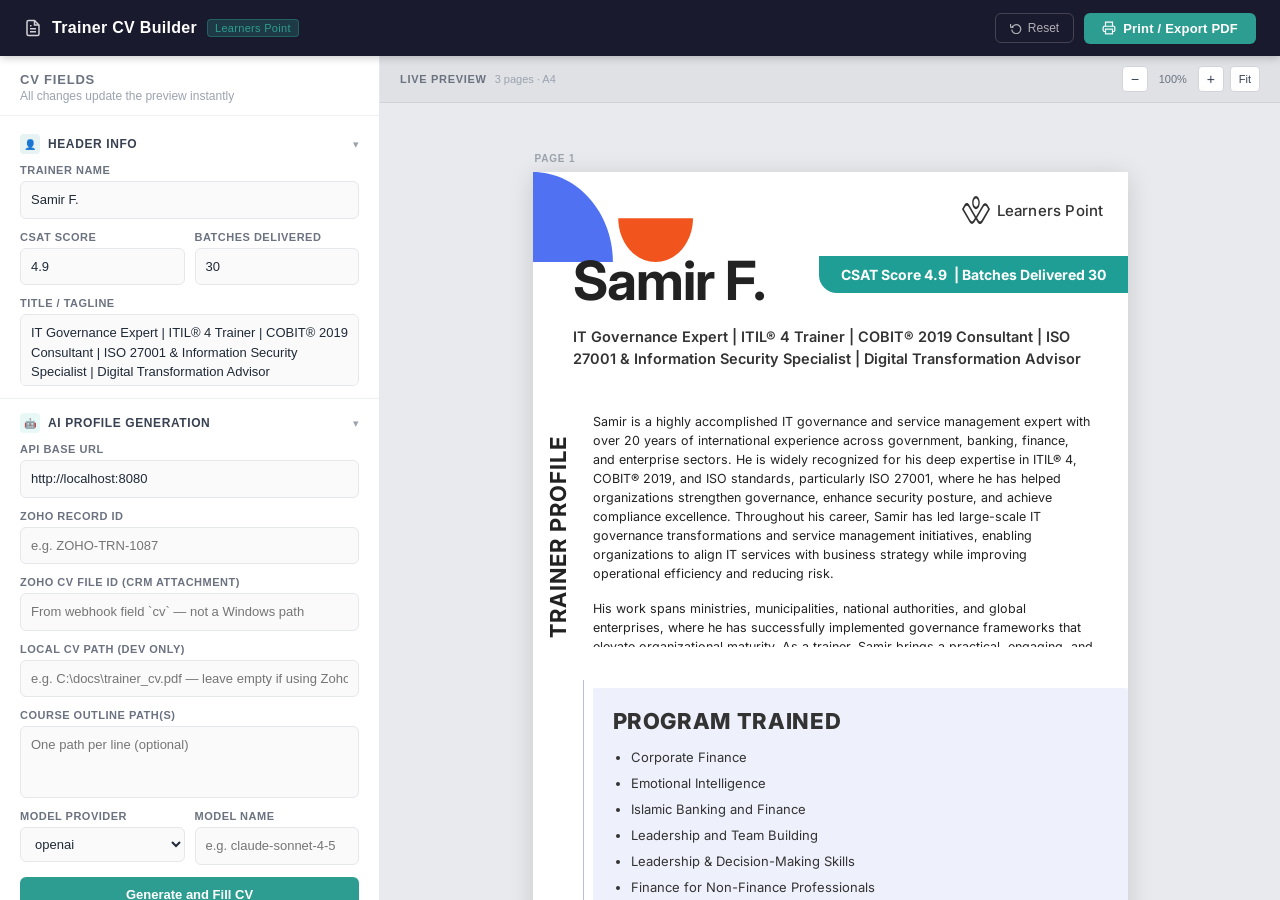
==== index_1.html @ e15ca7bb "Add CV builder preview (index_1) and cv_1.css Co-authored-by: Cursor <cursoragent@cursor.com>" ====
<!DOCTYPE html>
<html lang="en">
<head>
  <meta charset="UTF-8">
  <meta name="viewport" content="width=device-width, initial-scale=1.0">
  <link href="https://fonts.googleapis.com/css2?family=Inter:wght@300;400;500;600;700&display=swap" rel="stylesheet">
  <title>Trainer CV Builder — Learners Point</title>
  <link rel="stylesheet" href="css/builder.css">
  <link rel="stylesheet" href="css/cv.css">
</head>
<body>

<!-- ═══════════════════════════════════════════════════════
     APP LAYOUT
     ═══════════════════════════════════════════════════════ -->
<div class="builder-layout">

  <!-- ── Top header ─────────────────────────────────────── -->
  <header class="builder-header">
    <div class="builder-header-title">
      <svg width="18" height="18" viewBox="0 0 24 24" fill="none" stroke="currentColor" stroke-width="2">
        <path d="M14 2H6a2 2 0 0 0-2 2v16a2 2 0 0 0 2 2h12a2 2 0 0 0 2-2V8z"></path>
        <polyline points="14 2 14 8 20 8"></polyline>
        <line x1="16" y1="13" x2="8" y2="13"></line>
        <line x1="16" y1="17" x2="8" y2="17"></line>
        <polyline points="10 9 9 9 8 9"></polyline>
      </svg>
      Trainer CV Builder
      <span class="builder-header-badge">Learners Point</span>
    </div>
    <div class="builder-header-actions">
      <button class="btn-reset" id="btn-reset">
        <svg width="12" height="12" viewBox="0 0 24 24" fill="none" stroke="currentColor" stroke-width="2.5">
          <polyline points="1 4 1 10 7 10"></polyline>
          <path d="M3.51 15a9 9 0 1 0 .49-3.68"></path>
        </svg>
        Reset
      </button>
      <button class="btn-print" id="btn-print">
        <svg width="14" height="14" viewBox="0 0 24 24" fill="none" stroke="currentColor" stroke-width="2">
          <polyline points="6 9 6 2 18 2 18 9"></polyline>
          <path d="M6 18H4a2 2 0 0 1-2-2v-5a2 2 0 0 1 2-2h16a2 2 0 0 1 2 2v5a2 2 0 0 1-2 2h-2"></path>
          <rect x="6" y="14" width="12" height="8"></rect>
        </svg>
        Print / Export PDF
      </button>
    </div>
  </header>

  <!-- ── Body (form + preview) ──────────────────────────── -->
  <div class="builder-body">

    <!-- ════════════════════════════════════════════════════
         LEFT: FORM PANEL
         ════════════════════════════════════════════════════ -->
    <aside class="builder-form-panel">
      <div class="form-panel-header">
        <h2>CV Fields</h2>
        <p>All changes update the preview instantly</p>
      </div>

      <div class="form-scroll">

        <!-- ── Section: Header Info ──────────────────────── -->
        <div class="form-section">
          <div class="form-section-header">
            <span class="form-section-title">
              <span class="form-section-icon icon-green">👤</span>
              Header Info
            </span>
            <span class="form-section-chevron">▾</span>
          </div>
          <div class="form-section-body">
            <div class="form-field">
              <label for="f-name">Trainer Name</label>
              <input type="text" id="f-name" placeholder="e.g. Samir F.">
            </div>
            <div class="form-row">
              <div class="form-field">
                <label for="f-csat">CSAT Score</label>
                <input type="text" id="f-csat" placeholder="e.g. 4.9">
              </div>
              <div class="form-field">
                <label for="f-batches">Batches Delivered</label>
                <input type="text" id="f-batches" placeholder="e.g. 30">
              </div>
            </div>
            <div class="form-field">
              <label for="f-tagline">Title / Tagline</label>
              <textarea id="f-tagline" placeholder="e.g. ITIL® 4 Trainer | COBIT® Consultant…"></textarea>
            </div>
          </div>
        </div>

        <!-- ── Section: AI Generation ─────────────────────── -->
        <div class="form-section">
          <div class="form-section-header">
            <span class="form-section-title">
              <span class="form-section-icon icon-teal">🤖</span>
              AI Profile Generation
            </span>
            <span class="form-section-chevron">▾</span>
          </div>
          <div class="form-section-body">
            <div class="form-field">
              <label for="api-base-url">API Base URL</label>
              <input type="text" id="api-base-url" value="http://localhost:8080">
            </div>
            <div class="form-field">
              <label for="f-zoho-record-id">Zoho Record ID</label>
              <input type="text" id="f-zoho-record-id" placeholder="e.g. ZOHO-TRN-1087">
            </div>
            <div class="form-field">
              <label for="f-cv-zoho-id">Zoho CV file ID (CRM attachment)</label>
              <input type="text" id="f-cv-zoho-id" placeholder="From webhook field `cv` — not a Windows path">
            </div>
            <div class="form-field">
              <label for="f-cv-path">Local CV path (dev only)</label>
              <input type="text" id="f-cv-path" placeholder="e.g. C:\docs\trainer_cv.pdf — leave empty if using Zoho file ID above">
            </div>
            <div class="form-field">
              <label for="f-outline-paths">Course Outline Path(s)</label>
              <textarea id="f-outline-paths" placeholder="One path per line (optional)"></textarea>
            </div>
            <div class="form-row">
              <div class="form-field">
                <label for="f-provider">Model Provider</label>
                <select id="f-provider">
                  <option value="openai">openai</option>
                  <option value="anthropic">anthropic</option>
                </select>
              </div>
              <div class="form-field">
                <label for="f-model-name">Model Name</label>
                <input type="text" id="f-model-name" placeholder="e.g. claude-sonnet-4-5">
              </div>
            </div>
            <button class="btn-generate-profile" id="btn-generate-profile">Generate and Fill CV</button>
            <p class="generation-status" id="generation-status"></p>
          </div>
        </div>

        <!-- ── Section: Bio ──────────────────────────────── -->
        <div class="form-section">
          <div class="form-section-header">
            <span class="form-section-title">
              <span class="form-section-icon icon-blue">📝</span>
              Trainer Profile / Bio
            </span>
            <span class="form-section-chevron">▾</span>
          </div>
          <div class="form-section-body">
            <div class="form-field">
              <label for="f-bio1">Bio — Paragraph 1</label>
              <textarea id="f-bio1" class="bio-field" placeholder="First paragraph…"></textarea>
            </div>
            <div class="form-field">
              <label for="f-bio2">Bio — Paragraph 2</label>
              <textarea id="f-bio2" class="bio-field" placeholder="Second paragraph…"></textarea>
            </div>
          </div>
        </div>

        <!-- ── Section: Programs Trained ────────────────── -->
        <div class="form-section">
          <div class="form-section-header">
            <span class="form-section-title">
              <span class="form-section-icon icon-orange">📚</span>
              Programs Trained
            </span>
            <span class="form-section-chevron">▾</span>
          </div>
          <div class="form-section-body">
            <div class="dynamic-list" id="list-programs">
              <div class="dynamic-list-items"></div>
              <button class="btn-add-item">Add program</button>
            </div>
          </div>
        </div>

        <!-- ── Section: Training Delivered ──────────────── -->
        <div class="form-section">
          <div class="form-section-header">
            <span class="form-section-title">
              <span class="form-section-icon icon-teal">🏢</span>
              Training Delivered (Clients)
            </span>
            <span class="form-section-chevron">▾</span>
          </div>
          <div class="form-section-body">
            <div class="dynamic-list" id="list-training">
              <div class="dynamic-list-items"></div>
              <button class="btn-add-item">Add client</button>
            </div>
          </div>
        </div>

        <!-- ── Section: Strengths ────────────────────────── -->
        <div class="form-section">
          <div class="form-section-header">
            <span class="form-section-title">
              <span class="form-section-icon icon-purple">💡</span>
              Strengths
            </span>
            <span class="form-section-chevron">▾</span>
          </div>
          <div class="form-section-body">
            <div class="dynamic-list" id="list-strengths">
              <div class="dynamic-list-items"></div>
              <button class="btn-add-item">Add strength</button>
            </div>
          </div>
        </div>

        <!-- ── Section: Professional Experience ─────────── -->
        <div class="form-section">
          <div class="form-section-header">
            <span class="form-section-title">
              <span class="form-section-icon icon-blue">💼</span>
              Professional Experience
            </span>
            <span class="form-section-chevron">▾</span>
          </div>
          <div class="form-section-body">
            <div class="dynamic-list" id="list-experience">
              <div class="dynamic-list-items"></div>
              <button class="btn-add-item">Add experience</button>
            </div>
          </div>
        </div>

        <!-- ── Section: Honors & Awards ─────────────────── -->
        <div class="form-section">
          <div class="form-section-header">
            <span class="form-section-title">
              <span class="form-section-icon icon-red">🏆</span>
              Honors &amp; Awards
            </span>
            <span class="form-section-chevron">▾</span>
          </div>
          <div class="form-section-body">
            <div class="dynamic-list" id="list-awards">
              <div class="dynamic-list-items"></div>
              <button class="btn-add-item">Add award</button>
            </div>
          </div>
        </div>

      </div><!-- /form-scroll -->
    </aside><!-- /builder-form-panel -->


    <!-- ════════════════════════════════════════════════════
         RIGHT: PREVIEW PANEL
         ════════════════════════════════════════════════════ -->
    <main class="builder-preview-panel">

      <div class="preview-panel-header">
        <div class="preview-panel-header-left">
          <span class="preview-panel-label">Live Preview</span>
          <span class="preview-page-indicator">3 pages · A4</span>
        </div>
        <div class="preview-zoom-controls">
          <button class="btn-zoom" id="btn-zoom-out" title="Zoom out">−</button>
          <span class="preview-zoom-label" id="zoom-label">100%</span>
          <button class="btn-zoom" id="btn-zoom-in" title="Zoom in">+</button>
          <button class="btn-zoom" id="btn-zoom-fit" title="Fit to panel" style="width:auto;padding:0 8px;font-size:11px;">Fit</button>
        </div>
      </div>

      <div class="preview-scroll-area">
        <div class="cv-preview-scaler">
          <div class="cv-preview-wrapper">

            <!-- ════════════════════════════════════════════
                 CV PAGE 1  (A4-10)
                 ════════════════════════════════════════════ -->
            <p class="cv-page-label">Page 1</p>
            <div class="cv-page cv-page-1">

              <!-- Decorative blobs — top-left corner (Figma: Group 297) -->
              <img class="cv-p1-deco"
                   src="./images/2.svg"
                   alt="">

              <!-- Learners Point logo — top-right -->
              <div class="cv-p1-logo">
                <img class="cv-p1-logo-icon"
                     src="./images/1.svg"
                     alt="Learners Point Logo">
                <span class="cv-p1-logo-text">Learners Point</span>
              </div>

              <!-- CSAT / Batches badge -->
              <div class="cv-p1-csat">
                <span>CSAT Score&nbsp;<span class="cv-csat-score-val">4.9</span></span>
                <span>&nbsp;|&nbsp;Batches Delivered&nbsp;<span class="cv-batches-val">30</span></span>
              </div>

              <!-- Trainer name -->
              <p class="cv-p1-name">Samir F.</p>

              <!-- Title / tagline -->
              <p class="cv-p1-tagline"></p>

              <!-- "TRAINER PROFILE" vertical label -->
              <div class="cv-p1-section-label">
                <span>TRAINER PROFILE</span>
              </div>

              <!-- Bio paragraphs -->
              <div class="cv-p1-bio">
                <p class="cv-bio-1"></p>
                <p class="cv-bio-2"></p>
              </div>

              <!-- Vertical divider line -->
              <div class="cv-p1-divider"></div>

              <!-- Program trained — background panel -->
              <div class="cv-p1-programs-bg"></div>

              <!-- Program trained — content -->
              <div class="cv-p1-programs">
                <p class="cv-section-title">PROGRAM TRAINED</p>
                <ul id="cv-p1-programs-ul"></ul>
              </div>

              <!-- Footer -->
              <div class="cv-footer cv-p1-footer">
                <div class="cv-footer-inner">
                  <div class="cv-footer-contacts">
                    <span class="cv-footer-item">
                      <svg width="13" height="13" viewBox="0 0 24 24" fill="none" stroke="white" stroke-width="2" stroke-linecap="round" stroke-linejoin="round"><rect x="2" y="4" width="20" height="16" rx="2"/><path d="m22 7-8.97 5.7a1.94 1.94 0 0 1-2.06 0L2 7"/></svg>
                      info@learnerspoint.org
                    </span>
                    <span class="cv-footer-item">
                      <svg width="13" height="13" viewBox="0 0 24 24" fill="none" stroke="white" stroke-width="2" stroke-linecap="round" stroke-linejoin="round"><path d="M22 16.92v3a2 2 0 0 1-2.18 2 19.79 19.79 0 0 1-8.63-3.07A19.5 19.5 0 0 1 4.69 13.5a19.79 19.79 0 0 1-3.07-8.67A2 2 0 0 1 3.6 2.73h3a2 2 0 0 1 2 1.72 12.84 12.84 0 0 0 .7 2.81 2 2 0 0 1-.45 2.11L7.91 10.1a16 16 0 0 0 6 6l1.27-1.27a2 2 0 0 1 2.11-.45 12.84 12.84 0 0 0 2.81.7A2 2 0 0 1 22 16.92z"/></svg>
                      +971044038000
                    </span>
                  </div>
                  <span class="cv-footer-website">
                    <svg width="13" height="13" viewBox="0 0 24 24" fill="none" stroke="white" stroke-width="2" stroke-linecap="round" stroke-linejoin="round"><circle cx="12" cy="12" r="10"/><line x1="2" y1="12" x2="22" y2="12"/><path d="M12 2a15.3 15.3 0 0 1 4 10 15.3 15.3 0 0 1-4 10 15.3 15.3 0 0 1-4-10 15.3 15.3 0 0 1 4-10z"/></svg>
                    <span>learnerspoint.org</span>
                  </span>
                </div>
              </div>

            </div><!-- /cv-page-1 -->


            <!-- ════════════════════════════════════════════
                 CV PAGE 2  (A4-11)
                 ════════════════════════════════════════════ -->
            <p class="cv-page-label">Page 2</p>
            <div class="cv-page cv-page-2">

              <!-- Top blue background (bleed) -->
              <div class="cv-p2-top-bg"></div>

              <!-- Programs (continued) -->
              <div class="cv-p2-programs">
                <ul id="cv-p2-programs-ul"></ul>
              </div>

              <!-- Strengths — background panel -->
              <div class="cv-p2-strengths-bg"></div>

              <!-- Training Delivered -->
              <div class="cv-p2-training">
                <p class="cv-section-title">Training Delivered</p>
                <ul id="cv-p2-training-ul"></ul>
              </div>

              <!-- Strengths -->
              <div class="cv-p2-strengths">
                <p class="cv-section-title">STRENGTHS</p>
                <ul id="cv-p2-strengths-ul"></ul>
              </div>

              <!-- Footer -->
              <div class="cv-footer cv-p2-footer">
                <div class="cv-footer-inner">
                  <div class="cv-footer-contacts">
                    <span class="cv-footer-item">
                      <svg width="13" height="13" viewBox="0 0 24 24" fill="none" stroke="white" stroke-width="2" stroke-linecap="round" stroke-linejoin="round"><rect x="2" y="4" width="20" height="16" rx="2"/><path d="m22 7-8.97 5.7a1.94 1.94 0 0 1-2.06 0L2 7"/></svg>
                      info@learnerspoint.org
                    </span>
                    <span class="cv-footer-item">
                      <svg width="13" height="13" viewBox="0 0 24 24" fill="none" stroke="white" stroke-width="2" stroke-linecap="round" stroke-linejoin="round"><path d="M22 16.92v3a2 2 0 0 1-2.18 2 19.79 19.79 0 0 1-8.63-3.07A19.5 19.5 0 0 1 4.69 13.5a19.79 19.79 0 0 1-3.07-8.67A2 2 0 0 1 3.6 2.73h3a2 2 0 0 1 2 1.72 12.84 12.84 0 0 0 .7 2.81 2 2 0 0 1-.45 2.11L7.91 10.1a16 16 0 0 0 6 6l1.27-1.27a2 2 0 0 1 2.11-.45 12.84 12.84 0 0 0 2.81.7A2 2 0 0 1 22 16.92z"/></svg>
                      +971044038000
                    </span>
                  </div>
                  <span class="cv-footer-website">
                    <svg width="13" height="13" viewBox="0 0 24 24" fill="none" stroke="white" stroke-width="2" stroke-linecap="round" stroke-linejoin="round"><circle cx="12" cy="12" r="10"/><line x1="2" y1="12" x2="22" y2="12"/><path d="M12 2a15.3 15.3 0 0 1 4 10 15.3 15.3 0 0 1-4 10 15.3 15.3 0 0 1-4-10 15.3 15.3 0 0 1 4-10z"/></svg>
                    <span>learnerspoint.org</span>
                  </span>
                </div>
              </div>

            </div><!-- /cv-page-2 -->


            <!-- ════════════════════════════════════════════
                 CV PAGE 3  (A4-12)
                 ════════════════════════════════════════════ -->
            <p class="cv-page-label">Page 3</p>
            <div class="cv-page cv-page-3">

              <!-- Professional Experience -->
              <div class="cv-p3-experience">
                <p class="cv-section-title">PROFESSIONAL EXPERIENCE</p>
                <ul id="cv-p3-experience-ul"></ul>
              </div>

              <!-- Honors & Awards — background panel -->
              <div class="cv-p3-awards-bg"></div>

              <!-- Honors & Awards — content -->
              <div class="cv-p3-awards">
                <p class="cv-section-title">HONORS &amp; AWARDS</p>
                <ul id="cv-p3-awards-ul"></ul>
              </div>

              <!-- "Get in touch" CTA -->
              <p class="cv-p3-cta">Get in touch with us</p>

              <!-- Decorative blobs — bottom-right corner -->
              <img class="cv-p3-deco"
                   src="./images/2.svg"
                   alt="">

              <!-- Footer -->
              <div class="cv-footer cv-p3-footer">
                <div class="cv-footer-inner">
                  <div class="cv-footer-contacts">
                    <span class="cv-footer-item">
                      <svg width="13" height="13" viewBox="0 0 24 24" fill="none" stroke="white" stroke-width="2" stroke-linecap="round" stroke-linejoin="round"><rect x="2" y="4" width="20" height="16" rx="2"/><path d="m22 7-8.97 5.7a1.94 1.94 0 0 1-2.06 0L2 7"/></svg>
                      info@learnerspoint.org
                    </span>
                    <span class="cv-footer-item">
                      <svg width="13" height="13" viewBox="0 0 24 24" fill="none" stroke="white" stroke-width="2" stroke-linecap="round" stroke-linejoin="round"><path d="M22 16.92v3a2 2 0 0 1-2.18 2 19.79 19.79 0 0 1-8.63-3.07A19.5 19.5 0 0 1 4.69 13.5a19.79 19.79 0 0 1-3.07-8.67A2 2 0 0 1 3.6 2.73h3a2 2 0 0 1 2 1.72 12.84 12.84 0 0 0 .7 2.81 2 2 0 0 1-.45 2.11L7.91 10.1a16 16 0 0 0 6 6l1.27-1.27a2 2 0 0 1 2.11-.45 12.84 12.84 0 0 0 2.81.7A2 2 0 0 1 22 16.92z"/></svg>
                      +971044038000
                    </span>
                  </div>
                  <span class="cv-footer-website">
                    <svg width="13" height="13" viewBox="0 0 24 24" fill="none" stroke="white" stroke-width="2" stroke-linecap="round" stroke-linejoin="round"><circle cx="12" cy="12" r="10"/><line x1="2" y1="12" x2="22" y2="12"/><path d="M12 2a15.3 15.3 0 0 1 4 10 15.3 15.3 0 0 1-4 10 15.3 15.3 0 0 1-4-10 15.3 15.3 0 0 1 4-10z"/></svg>
                    <span>learnerspoint.org</span>
                  </span>
                </div>
              </div>

            </div><!-- /cv-page-3 -->

          </div><!-- /cv-preview-wrapper -->
        </div><!-- /cv-preview-scaler -->
      </div><!-- /preview-scroll-area -->

    </main><!-- /builder-preview-panel -->

  </div><!-- /builder-body -->
</div><!-- /builder-layout -->

<script src="js/app.js"></script>
</body>
</html>
---- css/builder.css ----
/* ═══════════════════════════════════════════════════════════
   Builder UI Styles — Trainer CV Builder
   ═══════════════════════════════════════════════════════════ */

*, *::before, *::after {
  box-sizing: border-box;
}

html, body {
  margin: 0;
  padding: 0;
  height: 100%;
  font-family: -apple-system, BlinkMacSystemFont, 'Segoe UI', Roboto, sans-serif;
  background: #f0f2f5;
  color: #1a1a2e;
}

/* ── App layout ─────────────────────────────────────────── */
.builder-layout {
  display: flex;
  flex-direction: column;
  height: 100vh;
  overflow: hidden;
}

/* ── Top header bar ─────────────────────────────────────── */
.builder-header {
  display: flex;
  align-items: center;
  justify-content: space-between;
  background: #1a1a2e;
  color: white;
  padding: 0 24px;
  height: 56px;
  flex-shrink: 0;
  z-index: 100;
  box-shadow: 0 2px 8px rgba(0,0,0,0.2);
}
.builder-header-title {
  display: flex;
  align-items: center;
  gap: 10px;
  font-size: 16px;
  font-weight: 600;
  letter-spacing: 0.3px;
}
.builder-header-title svg {
  opacity: 0.8;
}
.builder-header-badge {
  font-size: 11px;
  background: rgba(46,157,145,0.25);
  color: #2e9d91;
  border: 1px solid rgba(46,157,145,0.4);
  border-radius: 4px;
  padding: 2px 7px;
  font-weight: 500;
}
.builder-header-actions {
  display: flex;
  align-items: center;
  gap: 10px;
}

/* Print / export button */
.btn-print {
  display: flex;
  align-items: center;
  gap: 7px;
  background: #2e9d91;
  color: white;
  border: none;
  border-radius: 6px;
  padding: 8px 18px;
  font-size: 13px;
  font-weight: 600;
  cursor: pointer;
  transition: background 0.15s, transform 0.1s;
  letter-spacing: 0.2px;
}
.btn-print:hover {
  background: #27877c;
}
.btn-print:active {
  transform: scale(0.97);
}

/* Reset button */
.btn-reset {
  display: flex;
  align-items: center;
  gap: 6px;
  background: transparent;
  color: rgba(255,255,255,0.65);
  border: 1px solid rgba(255,255,255,0.18);
  border-radius: 6px;
  padding: 7px 14px;
  font-size: 12px;
  font-weight: 500;
  cursor: pointer;
  transition: all 0.15s;
}
.btn-reset:hover {
  color: white;
  border-color: rgba(255,255,255,0.4);
  background: rgba(255,255,255,0.05);
}

/* ── Two-column body ────────────────────────────────────── */
.builder-body {
  display: flex;
  flex: 1;
  overflow: hidden;
  min-height: 0;
}

/* ── Left form panel ────────────────────────────────────── */
.builder-form-panel {
  width: 380px;
  flex-shrink: 0;
  background: #ffffff;
  border-right: 1px solid #e2e8f0;
  display: flex;
  flex-direction: column;
  overflow: hidden;
}

.form-panel-header {
  padding: 16px 20px 12px;
  border-bottom: 1px solid #eef0f4;
  flex-shrink: 0;
}
.form-panel-header h2 {
  margin: 0 0 2px;
  font-size: 13px;
  font-weight: 700;
  text-transform: uppercase;
  letter-spacing: 0.8px;
  color: #6b7280;
}
.form-panel-header p {
  margin: 0;
  font-size: 12px;
  color: #9ca3af;
}

.form-scroll {
  flex: 1;
  overflow-y: auto;
  padding: 8px 0 24px;
}
.form-scroll::-webkit-scrollbar {
  width: 5px;
}
.form-scroll::-webkit-scrollbar-track {
  background: transparent;
}
.form-scroll::-webkit-scrollbar-thumb {
  background: #d1d5db;
  border-radius: 3px;
}

/* ── Form sections ──────────────────────────────────────── */
.form-section {
  padding: 0;
  margin-bottom: 4px;
}

.form-section-header {
  display: flex;
  align-items: center;
  justify-content: space-between;
  padding: 10px 20px;
  cursor: pointer;
  user-select: none;
  transition: background 0.1s;
}
.form-section-header:hover {
  background: #f9fafb;
}

.form-section-title {
  display: flex;
  align-items: center;
  gap: 8px;
  font-size: 12px;
  font-weight: 700;
  text-transform: uppercase;
  letter-spacing: 0.6px;
  color: #374151;
}
.form-section-icon {
  width: 20px;
  height: 20px;
  border-radius: 4px;
  display: flex;
  align-items: center;
  justify-content: center;
  font-size: 10px;
}
.icon-green  { background: rgba(46,157,145,0.12); color: #2e9d91; }
.icon-blue   { background: rgba(79,113,242,0.1);  color: #4f71f2; }
.icon-orange { background: rgba(249,115,22,0.1);  color: #f97316; }
.icon-purple { background: rgba(139,92,246,0.1);  color: #8b5cf6; }
.icon-red    { background: rgba(239,68,68,0.1);   color: #ef4444; }
.icon-teal   { background: rgba(20,184,166,0.1);  color: #14b8a6; }

.form-section-chevron {
  font-size: 11px;
  color: #9ca3af;
  transition: transform 0.2s;
  line-height: 1;
}
.form-section.collapsed .form-section-chevron {
  transform: rotate(-90deg);
}

.form-section-body {
  padding: 0 20px 12px;
  display: flex;
  flex-direction: column;
  gap: 12px;
  border-bottom: 1px solid #eef0f4;
}
.form-section.collapsed .form-section-body {
  display: none;
}

/* ── Form fields ────────────────────────────────────────── */
.form-field {
  display: flex;
  flex-direction: column;
  gap: 5px;
}
.form-field label {
  font-size: 11px;
  font-weight: 600;
  color: #6b7280;
  text-transform: uppercase;
  letter-spacing: 0.5px;
}
.form-field input[type="text"],
.form-field select,
.form-field textarea {
  width: 100%;
  border: 1px solid #e5e7eb;
  border-radius: 6px;
  padding: 8px 10px;
  font-size: 13px;
  color: #1f2937;
  font-family: -apple-system, BlinkMacSystemFont, 'Segoe UI', Roboto, sans-serif;
  transition: border-color 0.15s, box-shadow 0.15s;
  background: #fafafa;
  resize: none;
  line-height: 1.5;
}
.form-field input[type="text"]:focus,
.form-field select:focus,
.form-field textarea:focus {
  outline: none;
  border-color: #2e9d91;
  box-shadow: 0 0 0 3px rgba(46,157,145,0.1);
  background: white;
}
.form-field textarea {
  min-height: 72px;
}
.form-field textarea.bio-field {
  min-height: 100px;
}
.form-field select {
  height: 35px;
}

/* Inline two-column fields */
.form-row {
  display: grid;
  grid-template-columns: 1fr 1fr;
  gap: 10px;
}

/* ── Dynamic list fields ────────────────────────────────── */
.dynamic-list {
  display: flex;
  flex-direction: column;
  gap: 0;
}
.dynamic-list-items {
  display: flex;
  flex-direction: column;
  gap: 5px;
  margin-bottom: 8px;
}
.dynamic-list-item {
  display: flex;
  align-items: center;
  gap: 6px;
  background: #f9fafb;
  border: 1px solid #e5e7eb;
  border-radius: 6px;
  padding: 5px 6px 5px 10px;
  transition: border-color 0.15s;
}
.dynamic-list-item:focus-within {
  border-color: #2e9d91;
  background: white;
}
.dynamic-list-item input {
  flex: 1;
  border: none;
  background: transparent;
  font-size: 12.5px;
  color: #1f2937;
  padding: 3px 0;
  font-family: -apple-system, BlinkMacSystemFont, 'Segoe UI', Roboto, sans-serif;
  outline: none;
}
.dynamic-list-item .drag-handle {
  color: #d1d5db;
  cursor: grab;
  font-size: 13px;
  line-height: 1;
  padding: 2px 2px;
}
.btn-remove-item {
  background: none;
  border: none;
  color: #d1d5db;
  cursor: pointer;
  padding: 3px 5px;
  border-radius: 4px;
  font-size: 14px;
  line-height: 1;
  transition: color 0.1s, background 0.1s;
  flex-shrink: 0;
}
.btn-remove-item:hover {
  color: #ef4444;
  background: rgba(239,68,68,0.08);
}

.btn-add-item {
  display: flex;
  align-items: center;
  gap: 6px;
  background: none;
  border: 1px dashed #d1d5db;
  border-radius: 6px;
  padding: 6px 12px;
  font-size: 12px;
  font-weight: 500;
  color: #6b7280;
  cursor: pointer;
  width: 100%;
  transition: all 0.15s;
}
.btn-add-item:hover {
  border-color: #2e9d91;
  color: #2e9d91;
  background: rgba(46,157,145,0.04);
}
.btn-add-item::before {
  content: '+';
  font-size: 14px;
  line-height: 1;
  font-weight: 600;
}

.btn-generate-profile {
  background: #2e9d91;
  border: none;
  border-radius: 6px;
  color: #fff;
  font-size: 13px;
  font-weight: 600;
  padding: 10px 12px;
  cursor: pointer;
  transition: background 0.15s;
}
.btn-generate-profile:hover {
  background: #27877c;
}
.btn-generate-profile:disabled {
  background: #9ca3af;
  cursor: not-allowed;
}

.generation-status {
  margin: 0;
  font-size: 12px;
  color: #4b5563;
  line-height: 1.4;
  min-height: 16px;
}

/* ── Right preview panel ────────────────────────────────── */
.builder-preview-panel {
  flex: 1;
  display: flex;
  flex-direction: column;
  overflow: hidden;
  background: #e8eaed;
  min-width: 0;
}

.preview-panel-header {
  display: flex;
  align-items: center;
  justify-content: space-between;
  padding: 10px 20px;
  background: #dfe1e5;
  border-bottom: 1px solid #d0d2d6;
  flex-shrink: 0;
  min-height: 40px;
}
.preview-panel-header-left {
  display: flex;
  align-items: center;
  gap: 8px;
}
.preview-panel-label {
  font-size: 11px;
  font-weight: 600;
  text-transform: uppercase;
  letter-spacing: 0.7px;
  color: #6b7280;
}
.preview-page-indicator {
  font-size: 11px;
  color: #9ca3af;
}

.preview-zoom-controls {
  display: flex;
  align-items: center;
  gap: 6px;
}
.preview-zoom-label {
  font-size: 11px;
  color: #6b7280;
  min-width: 38px;
  text-align: center;
  font-weight: 500;
}
.btn-zoom {
  background: white;
  border: 1px solid #d1d5db;
  color: #374151;
  border-radius: 4px;
  width: 26px;
  height: 26px;
  display: flex;
  align-items: center;
  justify-content: center;
  cursor: pointer;
  font-size: 14px;
  line-height: 1;
  transition: all 0.1s;
}
.btn-zoom:hover {
  background: #f3f4f6;
  border-color: #9ca3af;
}

.preview-scroll-area {
  flex: 1;
  overflow: auto;
  display: flex;
  flex-direction: column;
  align-items: center;
  padding: 40px;
}
.preview-scroll-area::-webkit-scrollbar {
  width: 6px;
  height: 6px;
}
.preview-scroll-area::-webkit-scrollbar-track {
  background: transparent;
}
.preview-scroll-area::-webkit-scrollbar-thumb {
  background: #c0c4cc;
  border-radius: 3px;
}

/* Scale wrapper — JS sets transform here */
.cv-preview-scaler {
  transform: none !important;
  transform-origin: top center;
  transition: none;
  width: 595px;
  margin: 0 auto;
}

/* Pages stack */
.cv-preview-wrapper {
  display: flex;
  flex-direction: column;
  gap: 32px;
  align-items: flex-start;
}

/* Page label above each page */
.cv-page-label {
  font-size: 10px;
  font-weight: 600;
  text-transform: uppercase;
  letter-spacing: 0.8px;
  color: #9ca3af;
  margin-bottom: -24px;
  padding-left: 2px;
}

/* ── Utility / misc ─────────────────────────────────────── */
.divider {
  height: 1px;
  background: #eef0f4;
  margin: 0;
}

/* Tooltip for expired asset notice */
.asset-notice {
  font-size: 10px;
  color: #f59e0b;
  padding: 6px 10px;
  background: #fffbeb;
  border: 1px solid #fde68a;
  border-radius: 5px;
  margin: 8px 20px;
  line-height: 1.4;
}
---- css/cv.css ----
/* ═══════════════════════════════════════════════════════════
   CV Page Styles — Trainer CV (Learners Point)
   ═══════════════════════════════════════════════════════════ */

:root {
  --cv-primary: #2e9d91;
  --cv-section-bg: #eef1fb;
  --cv-text-dark: #333333;
  --cv-text-body: #222222;
  --cv-font: 'Helvetica Neue', Arial, Helvetica, sans-serif;
}

html {
  -webkit-text-size-adjust: 100%;
  text-size-adjust: 100%;
}

/* ── Base page ─────────────────────────────────────────────── */
.cv-page {
  position: relative;
  width: 595px;
  height: 842px;
  background: #ffffff;
  overflow: hidden;
  font-family: 'Inter', 'Helvetica Neue', Arial, sans-serif;
  color: var(--cv-text-dark);
  box-shadow: 0 4px 24px rgba(0,0,0,0.14);
  flex-shrink: 0;
}

.cv-page,
.cv-page * {
  box-sizing: border-box;
}

/* ═══════════════════════════════════════════════════════════
   PAGE 1  (A4 - 10)
   ═══════════════════════════════════════════════════════════ */

/* Decorative blobs — top-left corner */
.cv-p1-deco {
  position: absolute;
  left: 0;
  top: 0;
  width: 160px;
  height: 90px;
  pointer-events: none;
  z-index: 2;
}

/* Learners Point logo — top-right */
.cv-p1-logo {
  position: absolute;
  right: 24px;
  top: 24px;
  display: flex;
  align-items: center;
  gap: 7px;
  z-index: 2;
}
.cv-p1-logo-icon {
  width: 28px;
  height: 28px;
}
.cv-p1-logo-text {
  font-size: 15px;
  color: #333;
  white-space: nowrap;
  font-weight: 500;
  letter-spacing: 0.2px;
}

/* CSAT / Batches badge — top-right teal banner */
.cv-p1-csat {
  position: absolute;
  right: 0;
  top: 84px;
  background: #1f9e95;
  border-radius: 0 0 0 18px;
  padding: 10px 22px;
  color: white;
  font-size: 14px;
  font-weight: 700;
  display: flex;
  gap: 4px;
  align-items: center;
  white-space: nowrap;
  z-index: 5;
}

/* Trainer name */
.cv-p1-name {
  position: absolute;
  left: 40px;
  top: 82px;
  font-size: 54px;
  font-weight: 700;
  color: #222;
  line-height: 1;
  letter-spacing: -1px;
  margin: 0;
  z-index: 5;
}

/* Title / tagline */
.cv-p1-tagline {
  position: absolute;
  left: 40px;
  top: 154px;
  width: 515px;
  font-size: 14.5px;
  font-weight: 600;
  color: #333;
  line-height: 22px;
  margin: 0;
}

/* "TRAINER PROFILE" vertical sidebar label */
.cv-p1-section-label {
  position: absolute;
  left: 10px;
  top: 245px;
  width: 30px;
  height: 240px;
  display: flex;
  align-items: center;
  justify-content: center;
}
.cv-p1-section-label span {
  transform: rotate(-90deg);
  white-space: nowrap;
  font-size: 22px;
  font-weight: 700;
  color: #222;
  line-height: 1;
  transform-origin: center;
  letter-spacing: 1px;
}

/* Bio paragraphs */
.cv-p1-bio {
  position: absolute;
  left: 60px;
  top: 240px;
  width: 500px;
  height: 235px;
  display: flex;
  flex-direction: column;
  gap: 16px;
  overflow: hidden;
}
.cv-p1-bio p {
  font-size: 12.5px;
  line-height: 19px;
  color: #222;
  margin: 0;
  font-weight: 400;
}

/* Vertical separator line */
.cv-p1-divider {
  position: absolute;
  left: 50px;
  top: 508px;
  width: 1px;
  height: 282px;
  background: #b8c0d4;
}

/* Program section — light blue background */
.cv-p1-programs-bg {
  position: absolute;
  left: 60px;
  top: 516px;
  width: 535px;
  height: 275px;
  background: #eef1fb;
  z-index: 1;
  border-radius: 2px;
}

/* Program section — content */
.cv-p1-programs {
  position: absolute;
  left: 80px;
  top: 536px;
  width: 485px;
  z-index: 5;
}
.cv-p1-programs .cv-section-title {
  font-size: 22px;
  font-weight: 800;
  color: #333;
  line-height: 1.2;
  margin: 0 0 12px 0;
  letter-spacing: 0.03em;
  text-transform: uppercase;
}
.cv-p1-programs ul {
  list-style: disc;
  padding-left: 18px;
  margin: 0;
  display: flex;
  flex-direction: column;
  gap: 4px;
}
.cv-p1-programs ul li {
  font-size: 13px;
  color: #333;
  line-height: 22px;
  font-weight: 400;
}

/* ═══════════════════════════════════════════════════════════
   PAGE 2  (A4 - 11)
   ═══════════════════════════════════════════════════════════ */

/* Top light-blue background — bleeds above page top */
.cv-p2-top-bg {
  position: absolute;
  left: 60px;
  top: 0;
  width: 535px;
  height: 190px;
  background: var(--cv-section-bg);
  border-radius: 2px;
}

/* Programs (continued) list */
.cv-p2-programs {
  position: absolute;
  left: 80px;
  top: 20px;
  width: 460px;
  z-index: 5;
}
.cv-p2-programs ul {
  list-style: disc;
  padding-left: 18px;
  margin: 0;
  display: flex;
  flex-direction: column;
  gap: 4px;
}
.cv-p2-programs ul li {
  font-size: 12.5px;
  color: #333;
  line-height: 20px;
  font-weight: 400;
}

/* Vertical line — left side of page 2 (like page 1) */
.cv-p2-divider {
  position: absolute;
  left: 50px;
  top: 310px;
  width: 1px;
  height: 480px;
  background: #b8c0d4;
}

/* Strengths — right-side background panel */
.cv-p2-strengths-bg {
  position: absolute;
  left: 348px;
  top: 310px;
  width: 247px;
  height: 480px;
  background: var(--cv-section-bg);
  z-index: 1;
  border-radius: 2px;
}

/* Training Delivered */
.cv-p2-training {
  position: absolute;
  left: 60px;
  top: 340px;
  width: 265px;
  display: flex;
  flex-direction: column;
  gap: 14px;
}
.cv-p2-training .cv-section-title {
  font-size: 20px;
  font-weight: 700;
  color: #333;
  line-height: 1.3;
  margin: 0;
  text-transform: uppercase;
  letter-spacing: 0.03em;
}
.cv-p2-training ul {
  list-style: disc;
  padding-left: 18px;
  margin: 0;
  display: flex;
  flex-direction: column;
  gap: 4px;
}
.cv-p2-training ul li {
  font-size: 12px;
  color: #333;
  line-height: 19px;
  font-weight: 500;
}

/* Strengths */
.cv-p2-strengths {
  position: absolute;
  left: 370px;
  top: 325px;
  width: 198px;
  z-index: 5;
  display: flex;
  flex-direction: column;
  gap: 14px;
}
.cv-p2-strengths .cv-section-title {
  font-size: 20px;
  font-weight: 700;
  color: #333;
  line-height: 1.3;
  margin: 0;
  text-transform: uppercase;
  letter-spacing: 0.03em;
}
.cv-p2-strengths ul {
  list-style: disc;
  padding-left: 18px;
  margin: 0;
  display: flex;
  flex-direction: column;
  gap: 4px;
}
.cv-p2-strengths ul li {
  font-size: 12px;
  color: #333;
  line-height: 19px;
  font-weight: 500;
}

/* ═══════════════════════════════════════════════════════════
   PAGE 3  (A4 - 12)
   ═══════════════════════════════════════════════════════════ */

/* Vertical line — left side page 3 */
.cv-p3-divider {
  position: absolute;
  left: 50px;
  top: 95px;
  width: 1px;
  height: 255px;
  background: #b8c0d4;
}

/* Professional Experience */
.cv-p3-experience {
  position: absolute;
  left: 60px;
  top: 80px;
  width: 515px;
  display: flex;
  flex-direction: column;
  gap: 14px;
}
.cv-p3-experience .cv-section-title {
  font-size: 20px;
  font-weight: 700;
  color: #333;
  line-height: 1.3;
  margin: 0;
  text-transform: uppercase;
  letter-spacing: 0.03em;
}
.cv-p3-experience ul {
  list-style: disc;
  padding-left: 18px;
  margin: 0;
  display: flex;
  flex-direction: column;
  gap: 4px;
}
.cv-p3-experience ul li {
  font-size: 12px;
  color: #333;
  line-height: 19px;
  font-weight: 400;
}

/* Honors & Awards — light-blue background */
.cv-p3-awards-bg {
  position: absolute;
  left: 40px;
  top: 370px;
  width: 555px;
  height: 325px;
  background: var(--cv-section-bg);
  border-radius: 2px;
}

/* Honors & Awards left vertical line */
.cv-p3-awards-divider {
  position: absolute;
  left: 75px;
  top: 415px;
  width: 1px;
  height: 250px;
  background: #b8c0d4;
}

/* Honors & Awards content */
.cv-p3-awards {
  position: absolute;
  left: 90px;
  top: 410px;
  width: 460px;
  display: flex;
  flex-direction: column;
  gap: 14px;
}
.cv-p3-awards .cv-section-title {
  font-size: 20px;
  font-weight: 700;
  color: #333;
  line-height: 1.3;
  margin: 0;
  text-transform: uppercase;
  letter-spacing: 0.03em;
}
.cv-p3-awards ul {
  list-style: disc;
  padding-left: 18px;
  margin: 0;
  display: flex;
  flex-direction: column;
  gap: 10px;
}
.cv-p3-awards ul li {
  font-size: 12px;
  color: #333;
  line-height: 17px;
  font-style: italic;
  font-weight: 400;
}

/* "Get in touch with us" call-to-action */
.cv-p3-cta {
  position: absolute;
  left: 41px;
  top: 758px;
  font-size: 12.5px;
  font-weight: 700;
  color: #333;
  margin: 0;
}

/* Decorative blobs — bottom-right corner */
.cv-p3-deco {
  position: absolute;
  right: 0;
  bottom: 0;
  width: 130px;
  height: 130px;
  pointer-events: none;
  z-index: 2;
}

/* ═══════════════════════════════════════════════════════════
   SHARED — Footer  (teal bar at bottom)
   ═══════════════════════════════════════════════════════════ */
.cv-footer {
  position: absolute;
  bottom: 0;
  left: 0;
  width: 100%;
  height: 32px;
  background: #1f9e95;
  display: flex;
  align-items: center;
  justify-content: center;
  color: #fff;
  font-size: 12px;
  font-weight: 600;
  z-index: 50;
  padding: 0 20px;
}

.cv-footer-inner {
  display: flex;
  align-items: center;
  justify-content: space-between;
  width: 100%;
  max-width: 530px;
  margin: 0 auto;
}
.cv-footer-contacts {
  display: flex;
  align-items: center;
  gap: 24px;
}
.cv-footer-item {
  display: flex;
  align-items: center;
  gap: 5px;
  font-size: 11.5px;
  font-weight: 600;
  color: white;
  white-space: nowrap;
}
.cv-footer-website {
  display: flex;
  align-items: center;
  gap: 5px;
}
.cv-footer-website span,
.cv-footer-website a {
  font-size: 11.5px;
  font-weight: 600;
  color: white;
  text-decoration: underline;
  white-space: nowrap;
}

.cv-section-title {
  text-transform: uppercase;
  letter-spacing: 0.03em;
}

.cv-page ul {
  margin: 0;
  padding-left: 18px;
}

.cv-page li {
  margin-bottom: 0;
  line-height: 19px;
  font-size: 12px;
  white-space: normal;
  word-break: break-word;
}

/* ═══════════════════════════════════════════════════════════
   PRINT STYLES
   ═══════════════════════════════════════════════════════════ */
@media print {
  @page {
    size: A4 portrait;
    margin: 0;
  }

  html, body {
    margin: 0;
    padding: 0;
    background: white;
    -webkit-print-color-adjust: exact;
    print-color-adjust: exact;
  }

  .builder-form-panel,
  .builder-header,
  .preview-panel-header {
    display: none !important;
  }

  .builder-layout {
    display: block !important;
    height: auto !important;
  }

  .builder-preview-panel {
    width: 100% !important;
    height: auto !important;
    overflow: visible !important;
    padding: 0 !important;
    background: white !important;
  }
  .preview-scroll-area {
    padding: 0 !important;
    margin: 0 !important;
    display: block !important;
    overflow: visible !important;
  }

  .cv-preview-scaler {
    transform: none !important;
    transform-origin: unset !important;
    margin-bottom: 0 !important;
    width: auto !important;
  }

  .cv-preview-wrapper {
    display: block !important;
    width: 210mm !important;
    padding: 0 !important;
    margin: 0 auto !important;
    background: white !important;
    gap: 0 !important;
    overflow: visible !important;
  }

  .cv-page {
    box-shadow: none !important;
    page-break-after: always;
    break-after: page;
    break-inside: avoid;
    margin: 0 !important;
    width: 210mm !important;
    height: 297mm !important;
    overflow: hidden !important;
  }
  .cv-page-label {
    display: none !important;
  }

  .cv-page:last-child {
    page-break-after: auto;
    break-after: auto;
  }
}
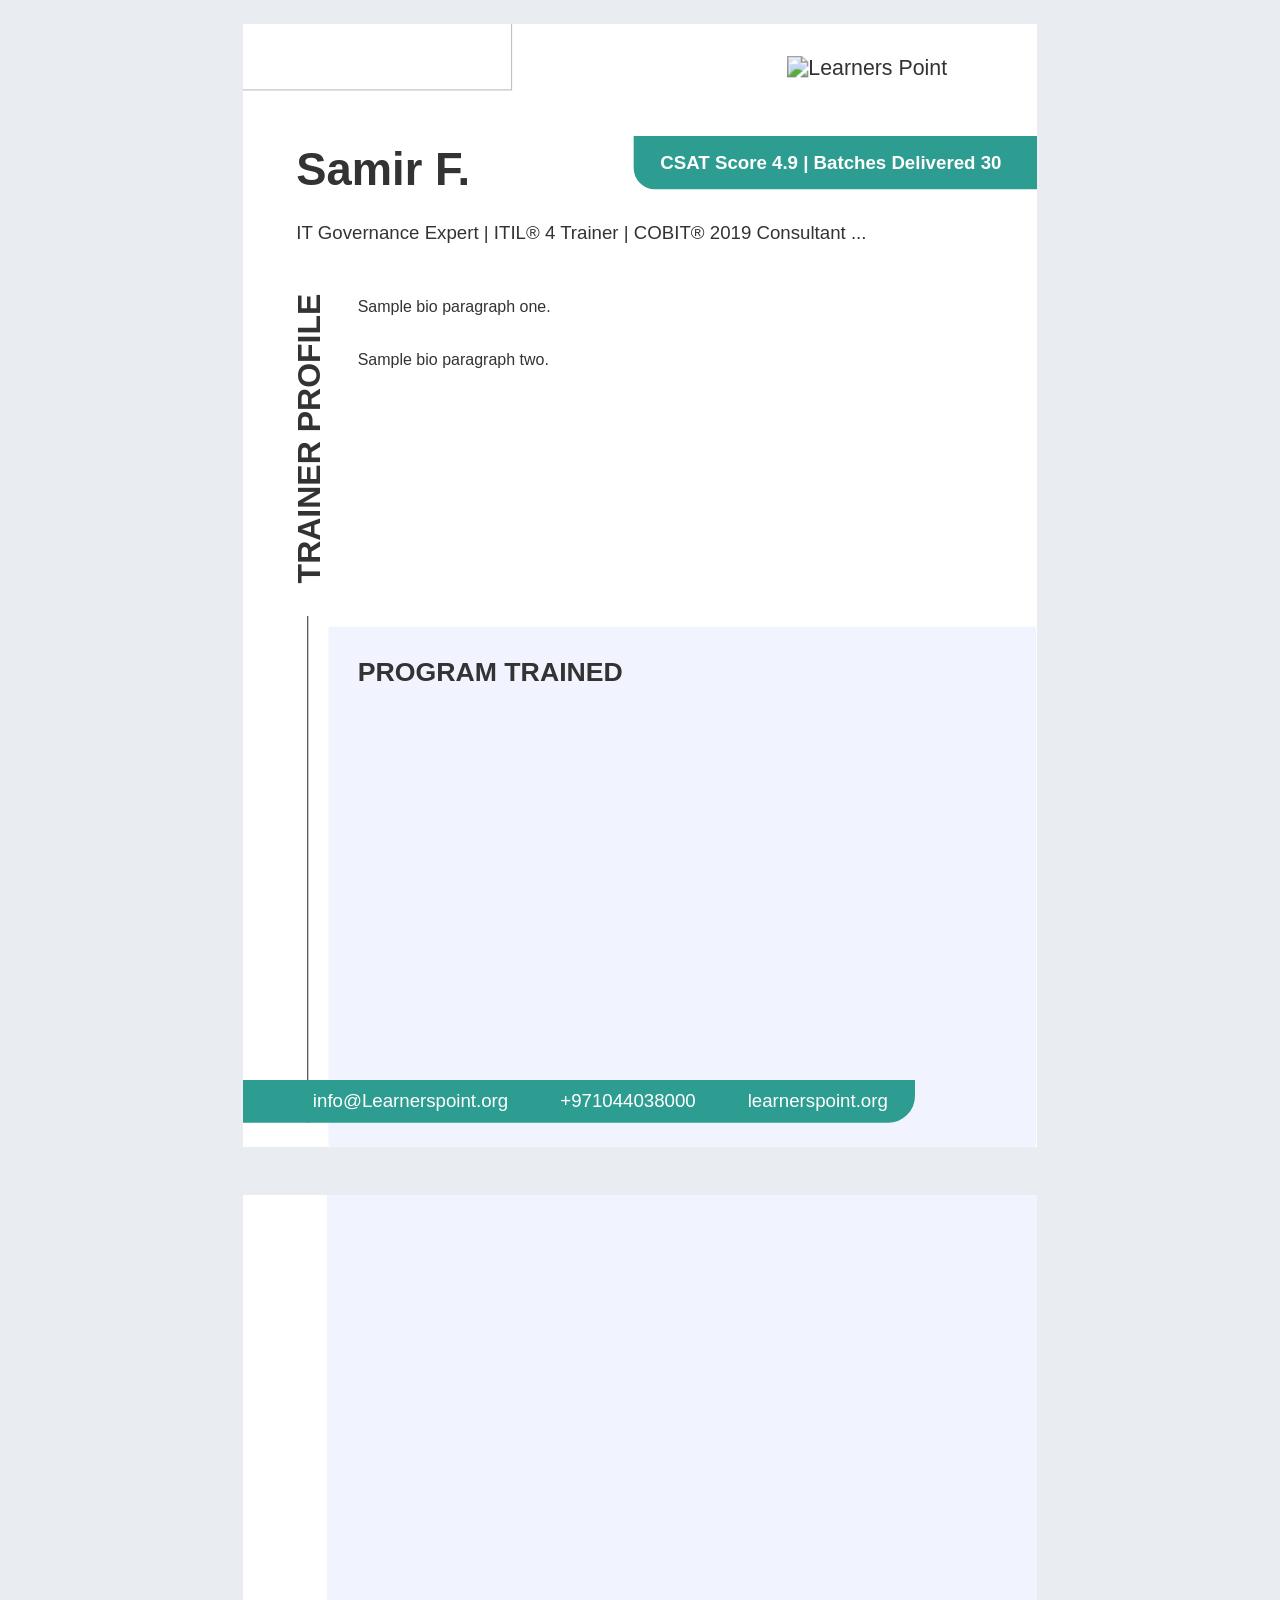
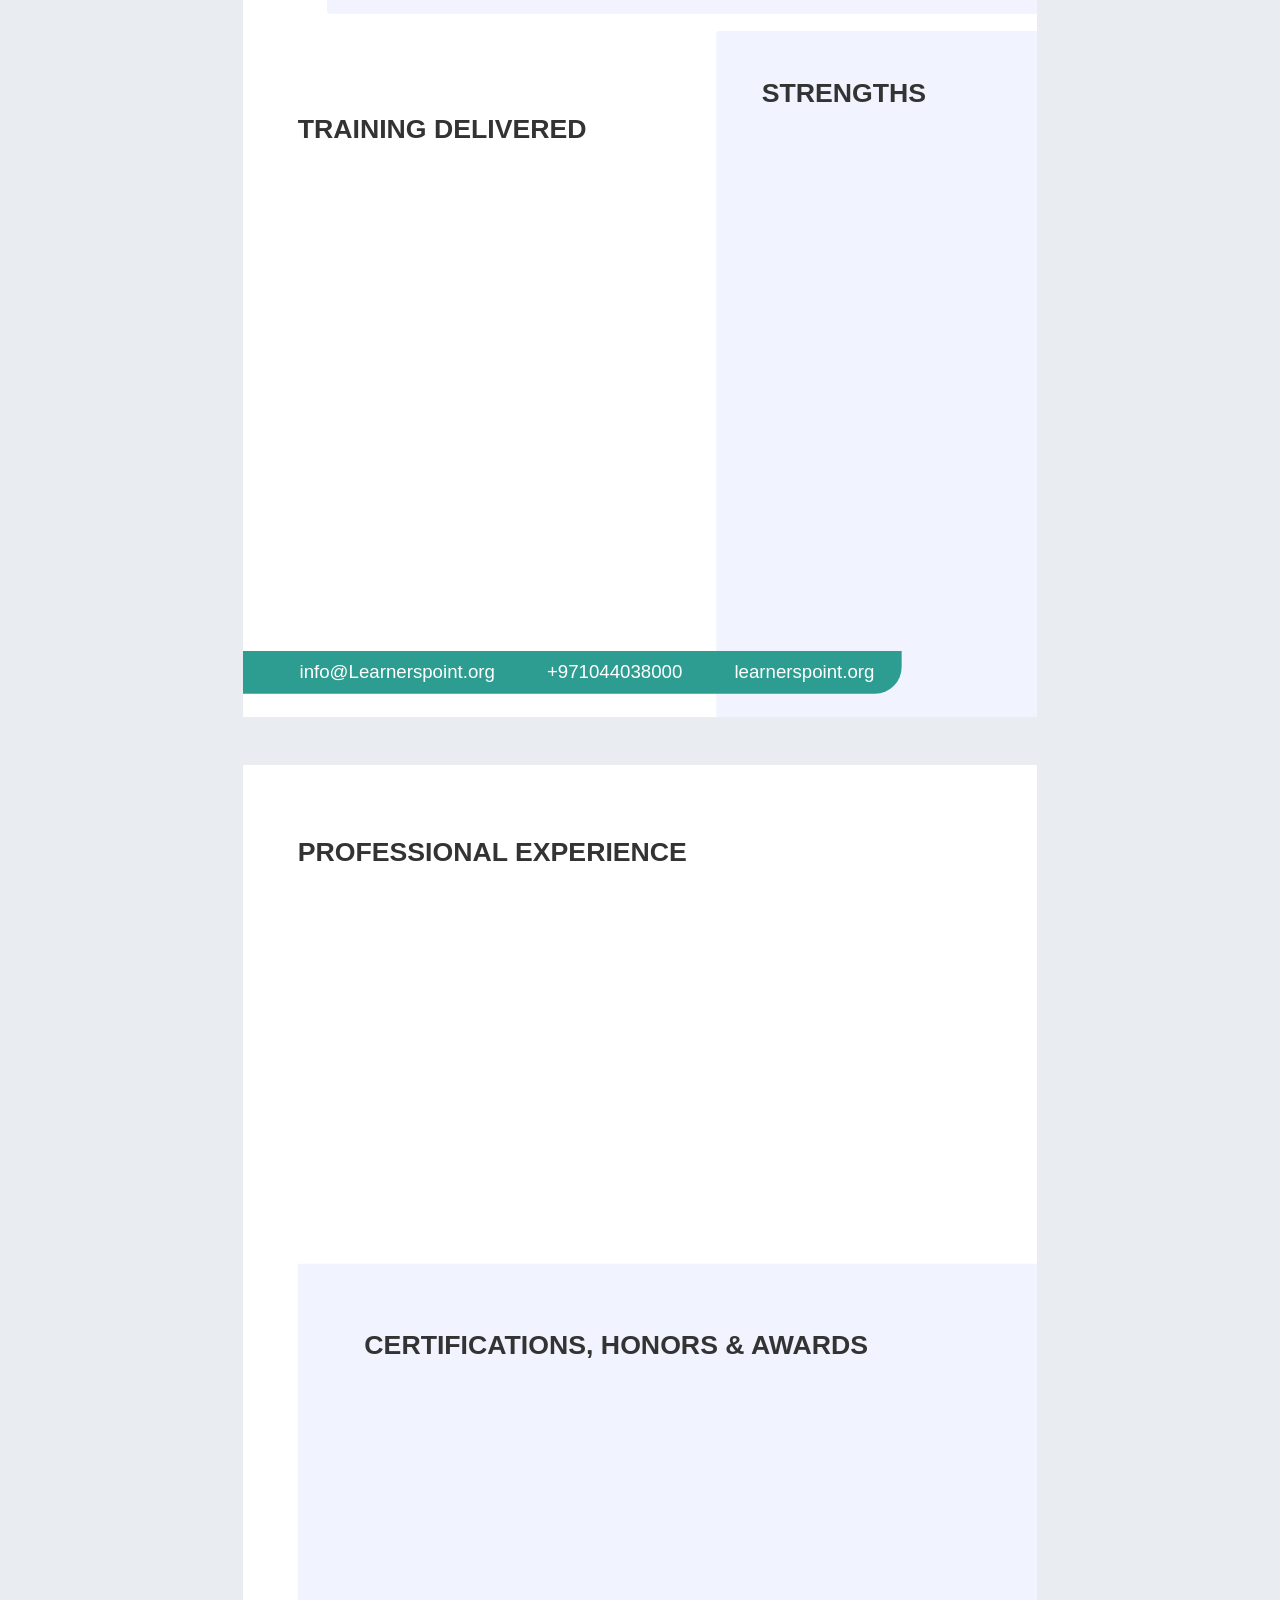
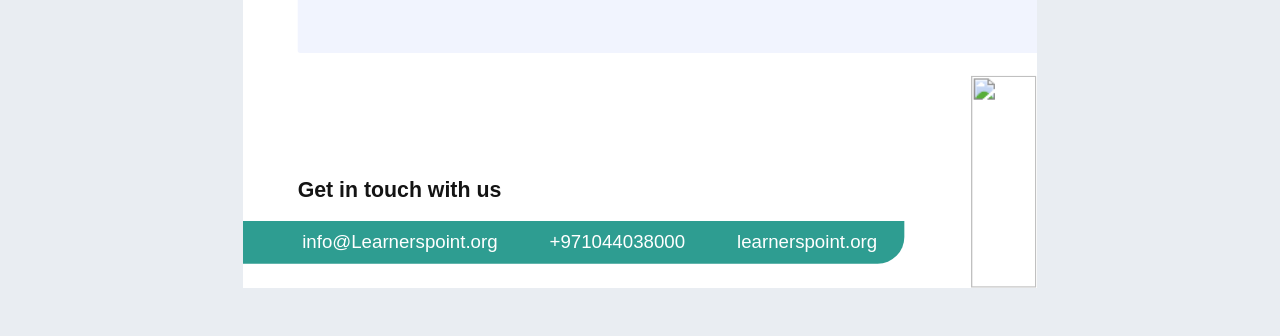
==== commit a7f0b42e: "Refine flow: Zoho PDF version slots, CRM attach/delete, schema docs - Replace latest _vN or explicit" ====
--- a/index_1.html
+++ b/index_1.html
@@ -1,466 +1,405 @@
 <!DOCTYPE html>
 <html lang="en">
 <head>
-  <meta charset="UTF-8">
-  <meta name="viewport" content="width=device-width, initial-scale=1.0">
-  <link href="https://fonts.googleapis.com/css2?family=Inter:wght@300;400;500;600;700&display=swap" rel="stylesheet">
-  <title>Trainer CV Builder — Learners Point</title>
-  <link rel="stylesheet" href="css/builder.css">
-  <link rel="stylesheet" href="css/cv.css">
+  <meta charset="UTF-8" />
+  <title>Trainer CV – Dynamic Full‑Page</title>
+  <style>
+    /* ══════════════════════════════════════════════════════════
+       EXACT STATIC DESIGN – 595×842 px canvas
+       All pixel values match the static reference.
+    ══════════════════════════════════════════════════════════ */
+    * {
+      box-sizing: border-box;
+    }
+
+    :root {
+      /* 210mm x 297mm relative to legacy 595x842 template */
+      --a4-scale: 1.3333333333;
+    }
+
+    body {
+      margin: 0;
+      background: #e9edf2;
+      font-family: "Helvetica Neue", Helvetica, Arial, sans-serif;
+      color: #333;
+      display: flex;
+      flex-direction: column;
+      align-items: center;
+      gap: 24px;
+      padding: 24px;
+      -webkit-font-smoothing: antialiased;
+    }
+
+    .page {
+      position: relative;
+      width: 210mm;
+      height: 297mm;
+      background: #fff;
+      overflow: hidden;
+      flex-shrink: 0;
+      margin: 0 0 24px 0;
+    }
+
+    .canvas {
+      position: absolute;
+      left: 0;
+      top: 0;
+      width: 595px;
+      height: 842px;
+      transform: scale(var(--a4-scale));
+      transform-origin: top left;
+    }
+
+    /* ── Shared elements ── */
+    .pill {
+      position: absolute;
+      left: 293px;
+      top: 84px;
+      width: 343px;
+      background: #2e9d91;
+      color: #fff;
+      padding: 11.8px 20px;
+      border-bottom-left-radius: 16px;
+      font-size: 14px;
+      font-weight: 700;
+    }
+
+    .small-dot {
+      position: absolute;
+      width: 205px;
+      height: 103px;
+      left: -3px;
+      top: -53px;
+    }
+
+    .light {
+      background: rgba(79, 113, 242, 0.08);
+      border-radius: 2px;
+      position: absolute;
+    }
+
+    .footer {
+      position: absolute;
+      left: -30px;
+      bottom: 18px;
+      width: 534px;
+      background: #2e9d91;
+      border-bottom-right-radius: 20px;
+      color: #fff;
+      font-size: 14px;
+      font-weight: 500;
+      padding: 8px 10px 8px 53px;
+      display: flex;
+      justify-content: center;
+      gap: 20px;
+      align-items: center;
+      line-height: 14px;
+    }
+
+    .footer img {
+      width: 15px;
+      height: 15px;
+      vertical-align: middle;
+      margin-right: 4px;
+    }
+
+    h1, h2, p { margin: 0; }
+
+    ul { margin: 0; padding-left: 18px; }
+
+    .title {
+      font-weight: 700;
+      font-size: 20px;
+      line-height: 33.75px;
+    }
+
+    .text12 { font-size: 12px; line-height: 19px; }
+    .text14 { font-size: 14px; line-height: 18px; }
+
+    /* ── Print: transform canvas to real A4 size ── */
+    @media print {
+      @page {
+        size: A4 portrait;
+        margin: 0;
+      }
+      body {
+        background: white;
+        padding: 0;
+        gap: 0;
+      }
+      .page {
+        box-shadow: none;
+        margin: 0 !important;
+        page-break-after: always;
+        break-after: page;
+        width: 210mm !important;
+        height: 297mm !important;
+      }
+      .canvas {
+        transform: scale(var(--a4-scale)) !important;
+        transform-origin: top left !important;
+      }
+      .page:last-child {
+        page-break-after: auto;
+        break-after: auto;
+      }
+    }
+  </style>
 </head>
 <body>
-
-<!-- ═══════════════════════════════════════════════════════
-     APP LAYOUT
-     ═══════════════════════════════════════════════════════ -->
-<div class="builder-layout">
-
-  <!-- ── Top header ─────────────────────────────────────── -->
-  <header class="builder-header">
-    <div class="builder-header-title">
-      <svg width="18" height="18" viewBox="0 0 24 24" fill="none" stroke="currentColor" stroke-width="2">
-        <path d="M14 2H6a2 2 0 0 0-2 2v16a2 2 0 0 0 2 2h12a2 2 0 0 0 2-2V8z"></path>
-        <polyline points="14 2 14 8 20 8"></polyline>
-        <line x1="16" y1="13" x2="8" y2="13"></line>
-        <line x1="16" y1="17" x2="8" y2="17"></line>
-        <polyline points="10 9 9 9 8 9"></polyline>
-      </svg>
-      Trainer CV Builder
-      <span class="builder-header-badge">Learners Point</span>
-    </div>
-    <div class="builder-header-actions">
-      <button class="btn-reset" id="btn-reset">
-        <svg width="12" height="12" viewBox="0 0 24 24" fill="none" stroke="currentColor" stroke-width="2.5">
-          <polyline points="1 4 1 10 7 10"></polyline>
-          <path d="M3.51 15a9 9 0 1 0 .49-3.68"></path>
-        </svg>
-        Reset
-      </button>
-      <button class="btn-print" id="btn-print">
-        <svg width="14" height="14" viewBox="0 0 24 24" fill="none" stroke="currentColor" stroke-width="2">
-          <polyline points="6 9 6 2 18 2 18 9"></polyline>
-          <path d="M6 18H4a2 2 0 0 1-2-2v-5a2 2 0 0 1 2-2h16a2 2 0 0 1 2 2v5a2 2 0 0 1-2 2h-2"></path>
-          <rect x="6" y="14" width="12" height="8"></rect>
-        </svg>
-        Print / Export PDF
-      </button>
-    </div>
-  </header>
-
-  <!-- ── Body (form + preview) ──────────────────────────── -->
-  <div class="builder-body">
-
-    <!-- ════════════════════════════════════════════════════
-         LEFT: FORM PANEL
-         ════════════════════════════════════════════════════ -->
-    <aside class="builder-form-panel">
-      <div class="form-panel-header">
-        <h2>CV Fields</h2>
-        <p>All changes update the preview instantly</p>
+  <!-- ═══════ PAGE 1 ═══════ -->
+  <section class="page" id="page1">
+    <div class="canvas">
+    <img class="small-dot" src="https://www.figma.com/api/mcp/asset/995c1b40-ab28-4180-a530-d41fe28c286f" alt="" />
+
+    <img src="https://www.figma.com/api/mcp/asset/e182f189-0a96-43f3-8c49-7498bb40b614" alt="Learners Point"
+         style="position:absolute;right:21px;top:24px;width:166px;height:23px;" />
+
+    <div class="pill">
+      CSAT Score <span id="cv-csat-score-val">4.9</span> | Batches Delivered <span id="cv-batches-val">30</span>
+    </div>
+
+    <h1 id="cv-p1-name" style="position:absolute;left:40px;top:90px;font-size:34px;font-weight:700;">
+      Samir F.
+    </h1>
+
+    <p id="cv-p1-tagline" class="text14"
+       style="position:absolute;left:40px;top:147px;width:481px;font-weight:500;">
+      IT Governance Expert | ITIL® 4 Trainer | COBIT® 2019 Consultant ...
+    </p>
+
+    <div id="cv-bio-box"
+         style="position:absolute;left:86px;top:203px;width:467px;height:233px;display:flex;flex-direction:column;gap:21px;"
+         class="text12">
+      <p id="cv-bio-1">Sample bio paragraph one.</p>
+      <p id="cv-bio-2">Sample bio paragraph two.</p>
+    </div>
+
+    <div style="position:absolute;left:41px;top:203px;height:216px;width:17px;display:flex;align-items:center;justify-content:center;">
+      <div style="transform:rotate(-90deg);color:#333;font-family:'Helvetica Neue',Helvetica,Arial,sans-serif;font-size:24px;font-style:normal;font-weight:700;line-height:33.754px;white-space:nowrap;">
+        TRAINER PROFILE
       </div>
-
-      <div class="form-scroll">
-
-        <!-- ── Section: Header Info ──────────────────────── -->
-        <div class="form-section">
-          <div class="form-section-header">
-            <span class="form-section-title">
-              <span class="form-section-icon icon-green">👤</span>
-              Header Info
-            </span>
-            <span class="form-section-chevron">▾</span>
-          </div>
-          <div class="form-section-body">
-            <div class="form-field">
-              <label for="f-name">Trainer Name</label>
-              <input type="text" id="f-name" placeholder="e.g. Samir F.">
-            </div>
-            <div class="form-row">
-              <div class="form-field">
-                <label for="f-csat">CSAT Score</label>
-                <input type="text" id="f-csat" placeholder="e.g. 4.9">
-              </div>
-              <div class="form-field">
-                <label for="f-batches">Batches Delivered</label>
-                <input type="text" id="f-batches" placeholder="e.g. 30">
-              </div>
-            </div>
-            <div class="form-field">
-              <label for="f-tagline">Title / Tagline</label>
-              <textarea id="f-tagline" placeholder="e.g. ITIL® 4 Trainer | COBIT® Consultant…"></textarea>
-            </div>
-          </div>
-        </div>
-
-        <!-- ── Section: AI Generation ─────────────────────── -->
-        <div class="form-section">
-          <div class="form-section-header">
-            <span class="form-section-title">
-              <span class="form-section-icon icon-teal">🤖</span>
-              AI Profile Generation
-            </span>
-            <span class="form-section-chevron">▾</span>
-          </div>
-          <div class="form-section-body">
-            <div class="form-field">
-              <label for="api-base-url">API Base URL</label>
-              <input type="text" id="api-base-url" value="http://localhost:8080">
-            </div>
-            <div class="form-field">
-              <label for="f-zoho-record-id">Zoho Record ID</label>
-              <input type="text" id="f-zoho-record-id" placeholder="e.g. ZOHO-TRN-1087">
-            </div>
-            <div class="form-field">
-              <label for="f-cv-zoho-id">Zoho CV file ID (CRM attachment)</label>
-              <input type="text" id="f-cv-zoho-id" placeholder="From webhook field `cv` — not a Windows path">
-            </div>
-            <div class="form-field">
-              <label for="f-cv-path">Local CV path (dev only)</label>
-              <input type="text" id="f-cv-path" placeholder="e.g. C:\docs\trainer_cv.pdf — leave empty if using Zoho file ID above">
-            </div>
-            <div class="form-field">
-              <label for="f-outline-paths">Course Outline Path(s)</label>
-              <textarea id="f-outline-paths" placeholder="One path per line (optional)"></textarea>
-            </div>
-            <div class="form-row">
-              <div class="form-field">
-                <label for="f-provider">Model Provider</label>
-                <select id="f-provider">
-                  <option value="openai">openai</option>
-                  <option value="anthropic">anthropic</option>
-                </select>
-              </div>
-              <div class="form-field">
-                <label for="f-model-name">Model Name</label>
-                <input type="text" id="f-model-name" placeholder="e.g. claude-sonnet-4-5">
-              </div>
-            </div>
-            <button class="btn-generate-profile" id="btn-generate-profile">Generate and Fill CV</button>
-            <p class="generation-status" id="generation-status"></p>
-          </div>
-        </div>
-
-        <!-- ── Section: Bio ──────────────────────────────── -->
-        <div class="form-section">
-          <div class="form-section-header">
-            <span class="form-section-title">
-              <span class="form-section-icon icon-blue">📝</span>
-              Trainer Profile / Bio
-            </span>
-            <span class="form-section-chevron">▾</span>
-          </div>
-          <div class="form-section-body">
-            <div class="form-field">
-              <label for="f-bio1">Bio — Paragraph 1</label>
-              <textarea id="f-bio1" class="bio-field" placeholder="First paragraph…"></textarea>
-            </div>
-            <div class="form-field">
-              <label for="f-bio2">Bio — Paragraph 2</label>
-              <textarea id="f-bio2" class="bio-field" placeholder="Second paragraph…"></textarea>
-            </div>
-          </div>
-        </div>
-
-        <!-- ── Section: Programs Trained ────────────────── -->
-        <div class="form-section">
-          <div class="form-section-header">
-            <span class="form-section-title">
-              <span class="form-section-icon icon-orange">📚</span>
-              Programs Trained
-            </span>
-            <span class="form-section-chevron">▾</span>
-          </div>
-          <div class="form-section-body">
-            <div class="dynamic-list" id="list-programs">
-              <div class="dynamic-list-items"></div>
-              <button class="btn-add-item">Add program</button>
-            </div>
-          </div>
-        </div>
-
-        <!-- ── Section: Training Delivered ──────────────── -->
-        <div class="form-section">
-          <div class="form-section-header">
-            <span class="form-section-title">
-              <span class="form-section-icon icon-teal">🏢</span>
-              Training Delivered (Clients)
-            </span>
-            <span class="form-section-chevron">▾</span>
-          </div>
-          <div class="form-section-body">
-            <div class="dynamic-list" id="list-training">
-              <div class="dynamic-list-items"></div>
-              <button class="btn-add-item">Add client</button>
-            </div>
-          </div>
-        </div>
-
-        <!-- ── Section: Strengths ────────────────────────── -->
-        <div class="form-section">
-          <div class="form-section-header">
-            <span class="form-section-title">
-              <span class="form-section-icon icon-purple">💡</span>
-              Strengths
-            </span>
-            <span class="form-section-chevron">▾</span>
-          </div>
-          <div class="form-section-body">
-            <div class="dynamic-list" id="list-strengths">
-              <div class="dynamic-list-items"></div>
-              <button class="btn-add-item">Add strength</button>
-            </div>
-          </div>
-        </div>
-
-        <!-- ── Section: Professional Experience ─────────── -->
-        <div class="form-section">
-          <div class="form-section-header">
-            <span class="form-section-title">
-              <span class="form-section-icon icon-blue">💼</span>
-              Professional Experience
-            </span>
-            <span class="form-section-chevron">▾</span>
-          </div>
-          <div class="form-section-body">
-            <div class="dynamic-list" id="list-experience">
-              <div class="dynamic-list-items"></div>
-              <button class="btn-add-item">Add experience</button>
-            </div>
-          </div>
-        </div>
-
-        <!-- ── Section: Honors & Awards ─────────────────── -->
-        <div class="form-section">
-          <div class="form-section-header">
-            <span class="form-section-title">
-              <span class="form-section-icon icon-red">🏆</span>
-              Honors &amp; Awards
-            </span>
-            <span class="form-section-chevron">▾</span>
-          </div>
-          <div class="form-section-body">
-            <div class="dynamic-list" id="list-awards">
-              <div class="dynamic-list-items"></div>
-              <button class="btn-add-item">Add award</button>
-            </div>
-          </div>
-        </div>
-
-      </div><!-- /form-scroll -->
-    </aside><!-- /builder-form-panel -->
-
-
-    <!-- ════════════════════════════════════════════════════
-         RIGHT: PREVIEW PANEL
-         ════════════════════════════════════════════════════ -->
-    <main class="builder-preview-panel">
-
-      <div class="preview-panel-header">
-        <div class="preview-panel-header-left">
-          <span class="preview-panel-label">Live Preview</span>
-          <span class="preview-page-indicator">3 pages · A4</span>
-        </div>
-        <div class="preview-zoom-controls">
-          <button class="btn-zoom" id="btn-zoom-out" title="Zoom out">−</button>
-          <span class="preview-zoom-label" id="zoom-label">100%</span>
-          <button class="btn-zoom" id="btn-zoom-in" title="Zoom in">+</button>
-          <button class="btn-zoom" id="btn-zoom-fit" title="Fit to panel" style="width:auto;padding:0 8px;font-size:11px;">Fit</button>
-        </div>
-      </div>
-
-      <div class="preview-scroll-area">
-        <div class="cv-preview-scaler">
-          <div class="cv-preview-wrapper">
-
-            <!-- ════════════════════════════════════════════
-                 CV PAGE 1  (A4-10)
-                 ════════════════════════════════════════════ -->
-            <p class="cv-page-label">Page 1</p>
-            <div class="cv-page cv-page-1">
-
-              <!-- Decorative blobs — top-left corner (Figma: Group 297) -->
-              <img class="cv-p1-deco"
-                   src="./images/2.svg"
-                   alt="">
-
-              <!-- Learners Point logo — top-right -->
-              <div class="cv-p1-logo">
-                <img class="cv-p1-logo-icon"
-                     src="./images/1.svg"
-                     alt="Learners Point Logo">
-                <span class="cv-p1-logo-text">Learners Point</span>
-              </div>
-
-              <!-- CSAT / Batches badge -->
-              <div class="cv-p1-csat">
-                <span>CSAT Score&nbsp;<span class="cv-csat-score-val">4.9</span></span>
-                <span>&nbsp;|&nbsp;Batches Delivered&nbsp;<span class="cv-batches-val">30</span></span>
-              </div>
-
-              <!-- Trainer name -->
-              <p class="cv-p1-name">Samir F.</p>
-
-              <!-- Title / tagline -->
-              <p class="cv-p1-tagline"></p>
-
-              <!-- "TRAINER PROFILE" vertical label -->
-              <div class="cv-p1-section-label">
-                <span>TRAINER PROFILE</span>
-              </div>
-
-              <!-- Bio paragraphs -->
-              <div class="cv-p1-bio">
-                <p class="cv-bio-1"></p>
-                <p class="cv-bio-2"></p>
-              </div>
-
-              <!-- Vertical divider line -->
-              <div class="cv-p1-divider"></div>
-
-              <!-- Program trained — background panel -->
-              <div class="cv-p1-programs-bg"></div>
-
-              <!-- Program trained — content -->
-              <div class="cv-p1-programs">
-                <p class="cv-section-title">PROGRAM TRAINED</p>
-                <ul id="cv-p1-programs-ul"></ul>
-              </div>
-
-              <!-- Footer -->
-              <div class="cv-footer cv-p1-footer">
-                <div class="cv-footer-inner">
-                  <div class="cv-footer-contacts">
-                    <span class="cv-footer-item">
-                      <svg width="13" height="13" viewBox="0 0 24 24" fill="none" stroke="white" stroke-width="2" stroke-linecap="round" stroke-linejoin="round"><rect x="2" y="4" width="20" height="16" rx="2"/><path d="m22 7-8.97 5.7a1.94 1.94 0 0 1-2.06 0L2 7"/></svg>
-                      info@learnerspoint.org
-                    </span>
-                    <span class="cv-footer-item">
-                      <svg width="13" height="13" viewBox="0 0 24 24" fill="none" stroke="white" stroke-width="2" stroke-linecap="round" stroke-linejoin="round"><path d="M22 16.92v3a2 2 0 0 1-2.18 2 19.79 19.79 0 0 1-8.63-3.07A19.5 19.5 0 0 1 4.69 13.5a19.79 19.79 0 0 1-3.07-8.67A2 2 0 0 1 3.6 2.73h3a2 2 0 0 1 2 1.72 12.84 12.84 0 0 0 .7 2.81 2 2 0 0 1-.45 2.11L7.91 10.1a16 16 0 0 0 6 6l1.27-1.27a2 2 0 0 1 2.11-.45 12.84 12.84 0 0 0 2.81.7A2 2 0 0 1 22 16.92z"/></svg>
-                      +971044038000
-                    </span>
-                  </div>
-                  <span class="cv-footer-website">
-                    <svg width="13" height="13" viewBox="0 0 24 24" fill="none" stroke="white" stroke-width="2" stroke-linecap="round" stroke-linejoin="round"><circle cx="12" cy="12" r="10"/><line x1="2" y1="12" x2="22" y2="12"/><path d="M12 2a15.3 15.3 0 0 1 4 10 15.3 15.3 0 0 1-4 10 15.3 15.3 0 0 1-4-10 15.3 15.3 0 0 1 4-10z"/></svg>
-                    <span>learnerspoint.org</span>
-                  </span>
-                </div>
-              </div>
-
-            </div><!-- /cv-page-1 -->
-
-
-            <!-- ════════════════════════════════════════════
-                 CV PAGE 2  (A4-11)
-                 ════════════════════════════════════════════ -->
-            <p class="cv-page-label">Page 2</p>
-            <div class="cv-page cv-page-2">
-
-              <!-- Top blue background (bleed) -->
-              <div class="cv-p2-top-bg"></div>
-
-              <!-- Programs (continued) -->
-              <div class="cv-p2-programs">
-                <ul id="cv-p2-programs-ul"></ul>
-              </div>
-
-              <!-- Strengths — background panel -->
-              <div class="cv-p2-strengths-bg"></div>
-
-              <!-- Training Delivered -->
-              <div class="cv-p2-training">
-                <p class="cv-section-title">Training Delivered</p>
-                <ul id="cv-p2-training-ul"></ul>
-              </div>
-
-              <!-- Strengths -->
-              <div class="cv-p2-strengths">
-                <p class="cv-section-title">STRENGTHS</p>
-                <ul id="cv-p2-strengths-ul"></ul>
-              </div>
-
-              <!-- Footer -->
-              <div class="cv-footer cv-p2-footer">
-                <div class="cv-footer-inner">
-                  <div class="cv-footer-contacts">
-                    <span class="cv-footer-item">
-                      <svg width="13" height="13" viewBox="0 0 24 24" fill="none" stroke="white" stroke-width="2" stroke-linecap="round" stroke-linejoin="round"><rect x="2" y="4" width="20" height="16" rx="2"/><path d="m22 7-8.97 5.7a1.94 1.94 0 0 1-2.06 0L2 7"/></svg>
-                      info@learnerspoint.org
-                    </span>
-                    <span class="cv-footer-item">
-                      <svg width="13" height="13" viewBox="0 0 24 24" fill="none" stroke="white" stroke-width="2" stroke-linecap="round" stroke-linejoin="round"><path d="M22 16.92v3a2 2 0 0 1-2.18 2 19.79 19.79 0 0 1-8.63-3.07A19.5 19.5 0 0 1 4.69 13.5a19.79 19.79 0 0 1-3.07-8.67A2 2 0 0 1 3.6 2.73h3a2 2 0 0 1 2 1.72 12.84 12.84 0 0 0 .7 2.81 2 2 0 0 1-.45 2.11L7.91 10.1a16 16 0 0 0 6 6l1.27-1.27a2 2 0 0 1 2.11-.45 12.84 12.84 0 0 0 2.81.7A2 2 0 0 1 22 16.92z"/></svg>
-                      +971044038000
-                    </span>
-                  </div>
-                  <span class="cv-footer-website">
-                    <svg width="13" height="13" viewBox="0 0 24 24" fill="none" stroke="white" stroke-width="2" stroke-linecap="round" stroke-linejoin="round"><circle cx="12" cy="12" r="10"/><line x1="2" y1="12" x2="22" y2="12"/><path d="M12 2a15.3 15.3 0 0 1 4 10 15.3 15.3 0 0 1-4 10 15.3 15.3 0 0 1-4-10 15.3 15.3 0 0 1 4-10z"/></svg>
-                    <span>learnerspoint.org</span>
-                  </span>
-                </div>
-              </div>
-
-            </div><!-- /cv-page-2 -->
-
-
-            <!-- ════════════════════════════════════════════
-                 CV PAGE 3  (A4-12)
-                 ════════════════════════════════════════════ -->
-            <p class="cv-page-label">Page 3</p>
-            <div class="cv-page cv-page-3">
-
-              <!-- Professional Experience -->
-              <div class="cv-p3-experience">
-                <p class="cv-section-title">PROFESSIONAL EXPERIENCE</p>
-                <ul id="cv-p3-experience-ul"></ul>
-              </div>
-
-              <!-- Honors & Awards — background panel -->
-              <div class="cv-p3-awards-bg"></div>
-
-              <!-- Honors & Awards — content -->
-              <div class="cv-p3-awards">
-                <p class="cv-section-title">HONORS &amp; AWARDS</p>
-                <ul id="cv-p3-awards-ul"></ul>
-              </div>
-
-              <!-- "Get in touch" CTA -->
-              <p class="cv-p3-cta">Get in touch with us</p>
-
-              <!-- Decorative blobs — bottom-right corner -->
-              <img class="cv-p3-deco"
-                   src="./images/2.svg"
-                   alt="">
-
-              <!-- Footer -->
-              <div class="cv-footer cv-p3-footer">
-                <div class="cv-footer-inner">
-                  <div class="cv-footer-contacts">
-                    <span class="cv-footer-item">
-                      <svg width="13" height="13" viewBox="0 0 24 24" fill="none" stroke="white" stroke-width="2" stroke-linecap="round" stroke-linejoin="round"><rect x="2" y="4" width="20" height="16" rx="2"/><path d="m22 7-8.97 5.7a1.94 1.94 0 0 1-2.06 0L2 7"/></svg>
-                      info@learnerspoint.org
-                    </span>
-                    <span class="cv-footer-item">
-                      <svg width="13" height="13" viewBox="0 0 24 24" fill="none" stroke="white" stroke-width="2" stroke-linecap="round" stroke-linejoin="round"><path d="M22 16.92v3a2 2 0 0 1-2.18 2 19.79 19.79 0 0 1-8.63-3.07A19.5 19.5 0 0 1 4.69 13.5a19.79 19.79 0 0 1-3.07-8.67A2 2 0 0 1 3.6 2.73h3a2 2 0 0 1 2 1.72 12.84 12.84 0 0 0 .7 2.81 2 2 0 0 1-.45 2.11L7.91 10.1a16 16 0 0 0 6 6l1.27-1.27a2 2 0 0 1 2.11-.45 12.84 12.84 0 0 0 2.81.7A2 2 0 0 1 22 16.92z"/></svg>
-                      +971044038000
-                    </span>
-                  </div>
-                  <span class="cv-footer-website">
-                    <svg width="13" height="13" viewBox="0 0 24 24" fill="none" stroke="white" stroke-width="2" stroke-linecap="round" stroke-linejoin="round"><circle cx="12" cy="12" r="10"/><line x1="2" y1="12" x2="22" y2="12"/><path d="M12 2a15.3 15.3 0 0 1 4 10 15.3 15.3 0 0 1-4 10 15.3 15.3 0 0 1-4-10 15.3 15.3 0 0 1 4-10z"/></svg>
-                    <span>learnerspoint.org</span>
-                  </span>
-                </div>
-              </div>
-
-            </div><!-- /cv-page-3 -->
-
-          </div><!-- /cv-preview-wrapper -->
-        </div><!-- /cv-preview-scaler -->
-      </div><!-- /preview-scroll-area -->
-
-    </main><!-- /builder-preview-panel -->
-
-  </div><!-- /builder-body -->
-</div><!-- /builder-layout -->
-
-<script src="js/app.js"></script>
+    </div>
+
+    <div style="position:absolute;left:48px;top:444px;width:1px;height:380px;background:#333;opacity:.8;"></div>
+
+    <div class="light" style="left:64px;top:452px;width:531px;height:390px;"></div>
+
+    <div id="cv-p1-programs-box" style="position:absolute;left:86px;top:470px;width:387px;">
+      <h2 class="title">PROGRAM TRAINED</h2>
+      <ul id="cv-p1-programs-ul" class="text12"
+          style="margin-top:8px;display:grid;gap:2px;line-height:17px;">
+        <!-- filled dynamically -->
+      </ul>
+    </div>
+
+    <div class="footer">
+      <span><img src="https://www.figma.com/api/mcp/asset/a9dff84b-c3e2-427f-88a8-c2cd223148f3" alt="" />info@Learnerspoint.org</span>
+      <span><img src="https://www.figma.com/api/mcp/asset/136064dc-7c4e-4b4e-aac4-0ff4618ca118" alt="" />+971044038000</span>
+      <span><img src="https://www.figma.com/api/mcp/asset/5f5bb243-ab0b-40c4-97cb-6df860d1365b" alt="" />learnerspoint.org</span>
+    </div>
+    </div>
+  </section>
+
+  <!-- ═══════ PAGE 2 ═══════ -->
+  <section class="page" id="page2">
+    <div class="canvas">
+    <div class="light" style="left:63px;top:-21px;width:542px;height:335px;"></div>
+
+    <div id="cv-p2-programs-box" style="position:absolute;left:89px;top:48px;width:366px;">
+      <ul id="cv-p2-programs-ul" class="text12"
+          style="display:grid;gap:2px;line-height:17px;">
+        <!-- filled dynamically -->
+      </ul>
+    </div>
+
+    <div class="light" style="left:355px;top:327px;width:255px;height:515px;"></div>
+
+    <div id="cv-p2-training-box" style="position:absolute;left:41px;top:384px;width:232px;">
+      <h2 class="title">TRAINING DELIVERED</h2>
+      <ul id="cv-p2-training-ul" class="text12"
+          style="display:grid;gap:4px;margin-top:10px;">
+        <!-- filled dynamically -->
+      </ul>
+    </div>
+
+    <div id="cv-p2-strengths-box" style="position:absolute;left:389px;top:357px;width:177px;">
+      <h2 class="title">STRENGTHS</h2>
+      <ul id="cv-p2-strengths-ul" class="text12"
+          style="display:grid;gap:4px;margin-top:8px;">
+        <!-- filled dynamically -->
+      </ul>
+    </div>
+
+    <div class="footer" style="left:-40px;">
+      <span><img src="https://www.figma.com/api/mcp/asset/5cb2b8ce-95d8-4e20-a57f-3ea4b0c6eece" alt="" />info@Learnerspoint.org</span>
+      <span><img src="https://www.figma.com/api/mcp/asset/1814e44d-866d-4bfa-92ec-30415639bcec" alt="" />+971044038000</span>
+      <span><img src="https://www.figma.com/api/mcp/asset/c83d6595-6347-4b98-a26d-187914529843" alt="" />learnerspoint.org</span>
+    </div>
+    </div>
+  </section>
+
+  <!-- ═══════ PAGE 3 ═══════ -->
+  <section class="page" id="page3">
+    <div class="canvas">
+    <div style="position:absolute;left:41px;top:49px;width:488px;">
+      <h2 class="title">PROFESSIONAL EXPERIENCE</h2>
+      <ul id="cv-p3-experience-ul" class="text12"
+          style="display:grid;gap:2px;margin-top:8px;line-height:15px;">
+        <!-- filled dynamically -->
+      </ul>
+    </div>
+
+    <div class="light" style="left:41px;top:374px;width:568px;height:292px;"></div>
+
+    <div style="position:absolute;left:91px;top:419px;width:446px;">
+      <h2 class="title">CERTIFICATIONS, HONORS & AWARDS</h2>
+      <ul id="cv-p3-awards-ul" class="text12"
+          style="font-style:italic;display:grid;gap:8px;margin-top:10px;line-height:14px;">
+        <!-- filled dynamically -->
+      </ul>
+    </div>
+
+    <p style="position:absolute;left:41px;top:765px;font-size:34px;font-weight:700;line-height:14px;
+              transform:scale(.47);transform-origin:left top;color:#141414;">
+      Get in touch with us
+    </p>
+
+    <div class="footer" style="left:-38px;">
+      <span><img src="https://www.figma.com/api/mcp/asset/1db6d710-c343-4c23-bdf3-8f58de21c655" alt="" />info@Learnerspoint.org</span>
+      <span><img src="https://www.figma.com/api/mcp/asset/7eab4245-43fe-4035-be50-ae1daa18cf8b" alt="" />+971044038000</span>
+      <span><img src="https://www.figma.com/api/mcp/asset/0a2b7aae-3323-4eec-aa93-f4c6abd6bac5" alt="" />learnerspoint.org</span>
+    </div>
+
+    <img src="https://www.figma.com/api/mcp/asset/82fc6d76-b2e4-4d81-9e14-663f0d2850b6" alt=""
+         style="position:absolute;left:546px;top:683px;width:49px;height:159px;" />
+    </div>
+  </section>
+
+  <script>
+    (() => {
+      'use strict';
+
+      const qp = name => new URLSearchParams(window.location.search).get(name) || '';
+      const esc   = v => String(v ?? '').replace(/&/g,'&amp;').replace(/</g,'&lt;').replace(/>/g,'&gt;').replace(/"/g,'&quot;');
+      const clean = v => String(v ?? '').replace(/\s+/g,' ').trim();
+      const uniq  = arr => Array.from(new Set((arr || []).map(x => String(x || '').trim()).filter(Boolean)));
+      const topItems = (arr, n) => uniq(arr).slice(0, n);
+
+      const setText = (id, val) => {
+        const el = document.getElementById(id);
+        if (el) el.textContent = val || '';
+      };
+
+      const setList = (id, items) => {
+        const el = document.getElementById(id);
+        if (!el) return;
+        el.innerHTML = items.map(v => `<li>${esc(v)}</li>`).join('');
+      };
+
+      const splitBio = text => {
+        const paras = String(text || '').split(/\n{2,}/).map(clean).filter(Boolean);
+        if (paras.length >= 2) return [paras[0], paras[1]];
+        return [clean(text), ''];
+      };
+
+      const formatExperience = (line) => {
+        let t = clean(line);
+        if (!t) return '';
+        // Match sample style: "Title - Organization", remove trailing date chunks.
+        t = t.replace(/\s*\([^)]*(?:\d{4}|present|current)[^)]*\)\s*$/gi, '');
+        t = t.replace(/\s*\|\s*/g, ' - ');
+        t = t.replace(/\s{2,}/g, ' ').trim();
+        return t;
+      };
+
+      const removeLastUntilFit = (listId, boxId) => {
+        const list = document.getElementById(listId);
+        const box  = document.getElementById(boxId);
+        if (!list || !box) return;
+        while (list.children.length && box.scrollHeight > box.clientHeight) {
+          list.removeChild(list.lastElementChild);
+        }
+      };
+
+      const distributeProgramsAcrossPages = (programs) => {
+        setList('cv-p1-programs-ul', programs.slice(0, 14));
+        setList('cv-p2-programs-ul', programs.slice(14));
+      };
+
+      const runOverflowCleaner = () => {
+        removeLastUntilFit('cv-p1-programs-ul', 'cv-p1-programs-box');
+        removeLastUntilFit('cv-p2-programs-ul', 'cv-p2-programs-box');
+        removeLastUntilFit('cv-p2-training-ul', 'cv-p2-training-box');
+        removeLastUntilFit('cv-p2-strengths-ul', 'cv-p2-strengths-box');
+        removeLastUntilFit('cv-p3-experience-ul', 'page3');
+        removeLastUntilFit('cv-p3-awards-ul', 'page3');
+      };
+
+      const applyProfile = (profile) => {
+        const p = profile || {};
+
+        setText('cv-p1-name', 'This Trainer');
+        setText('cv-p1-tagline', uniq(p.professional_titles).join(' | '));
+
+        setText('cv-csat-score-val',
+          Number.isFinite(+p.csat_score) ? (+p.csat_score).toFixed(1) : '4.8');
+        setText('cv-batches-val',
+          Number.isFinite(+p.batches_delivered) ? String(Math.round(+p.batches_delivered)) : '15');
+
+        const [bio1, bio2] = splitBio(p.profile || '');
+        setText('cv-bio-1', bio1);
+        setText('cv-bio-2', bio2);
+
+        const programs = topItems(p.programs_trained, 26);
+        distributeProgramsAcrossPages(programs);
+
+        setList('cv-p2-training-ul', topItems(p.training_delivered, 16));
+
+        const skills = p.key_skills?.length ? p.key_skills : p.core_competencies;
+        setList('cv-p2-strengths-ul', topItems(skills, 11));
+
+        setList('cv-p3-experience-ul', (p.professional_experience || []).map(formatExperience).filter(Boolean));
+
+        const awards = [
+          ...(p.certificates || []),
+          ...(p.awards_and_recognitions || [])
+        ].filter(x => !/\b(master|bachelor|ph\.?d|doctorate|diploma|b\.?sc|m\.?sc|mba)\b/i.test(x));
+        setList('cv-p3-awards-ul', topItems(awards, 6));
+
+        runOverflowCleaner();
+        setTimeout(runOverflowCleaner, 150);
+      };
+
+      const loadJob = async () => {
+        const jobRef = qp('job').trim();
+        if (!jobRef) return;
+        const apiBase = (qp('api_base') || window.location.origin).replace(/\/$/, '');
+        const apiKey = qp('api_key').trim();
+        const headers = {};
+        if (apiKey) headers['X-API-Key'] = apiKey;
+        try {
+          const res = await fetch(`${apiBase}/api/v1/profiles/${encodeURIComponent(jobRef)}`, { headers });
+          if (!res.ok) throw new Error(`HTTP ${res.status}`);
+          const data = await res.json();
+          if (!data?.generated_profile) throw new Error('generated_profile missing');
+          applyProfile(data.generated_profile);
+          console.info('[trainer-profile] loaded');
+        } catch (err) {
+          console.error('[trainer-profile] load failed', err);
+        }
+      };
+
+      const autoprint = () => {
+        if (qp('autoprint') === '1') {
+          requestAnimationFrame(() => requestAnimationFrame(() => window.print()));
+        }
+      };
+
+      document.addEventListener('DOMContentLoaded', () => {
+        loadJob().then(autoprint);
+      });
+    })();
+  </script>
 </body>
-</html>
+</html>
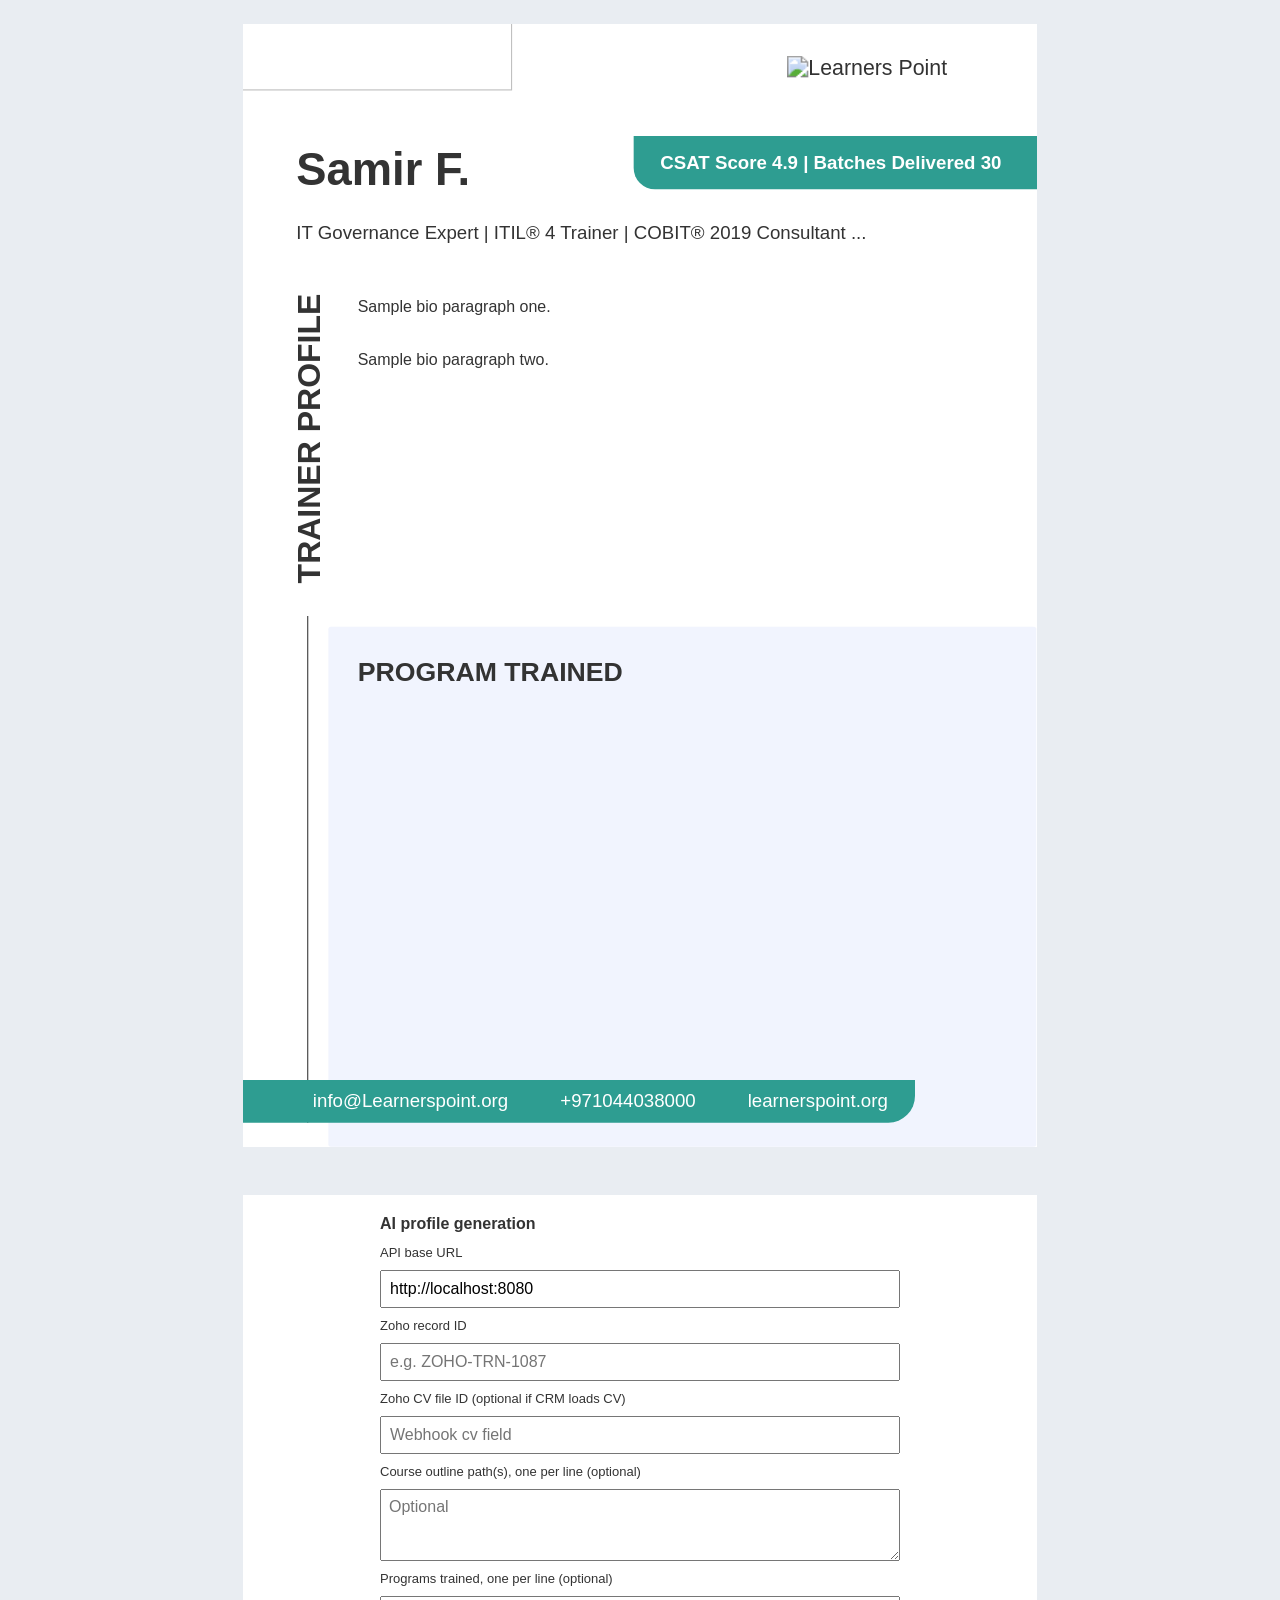
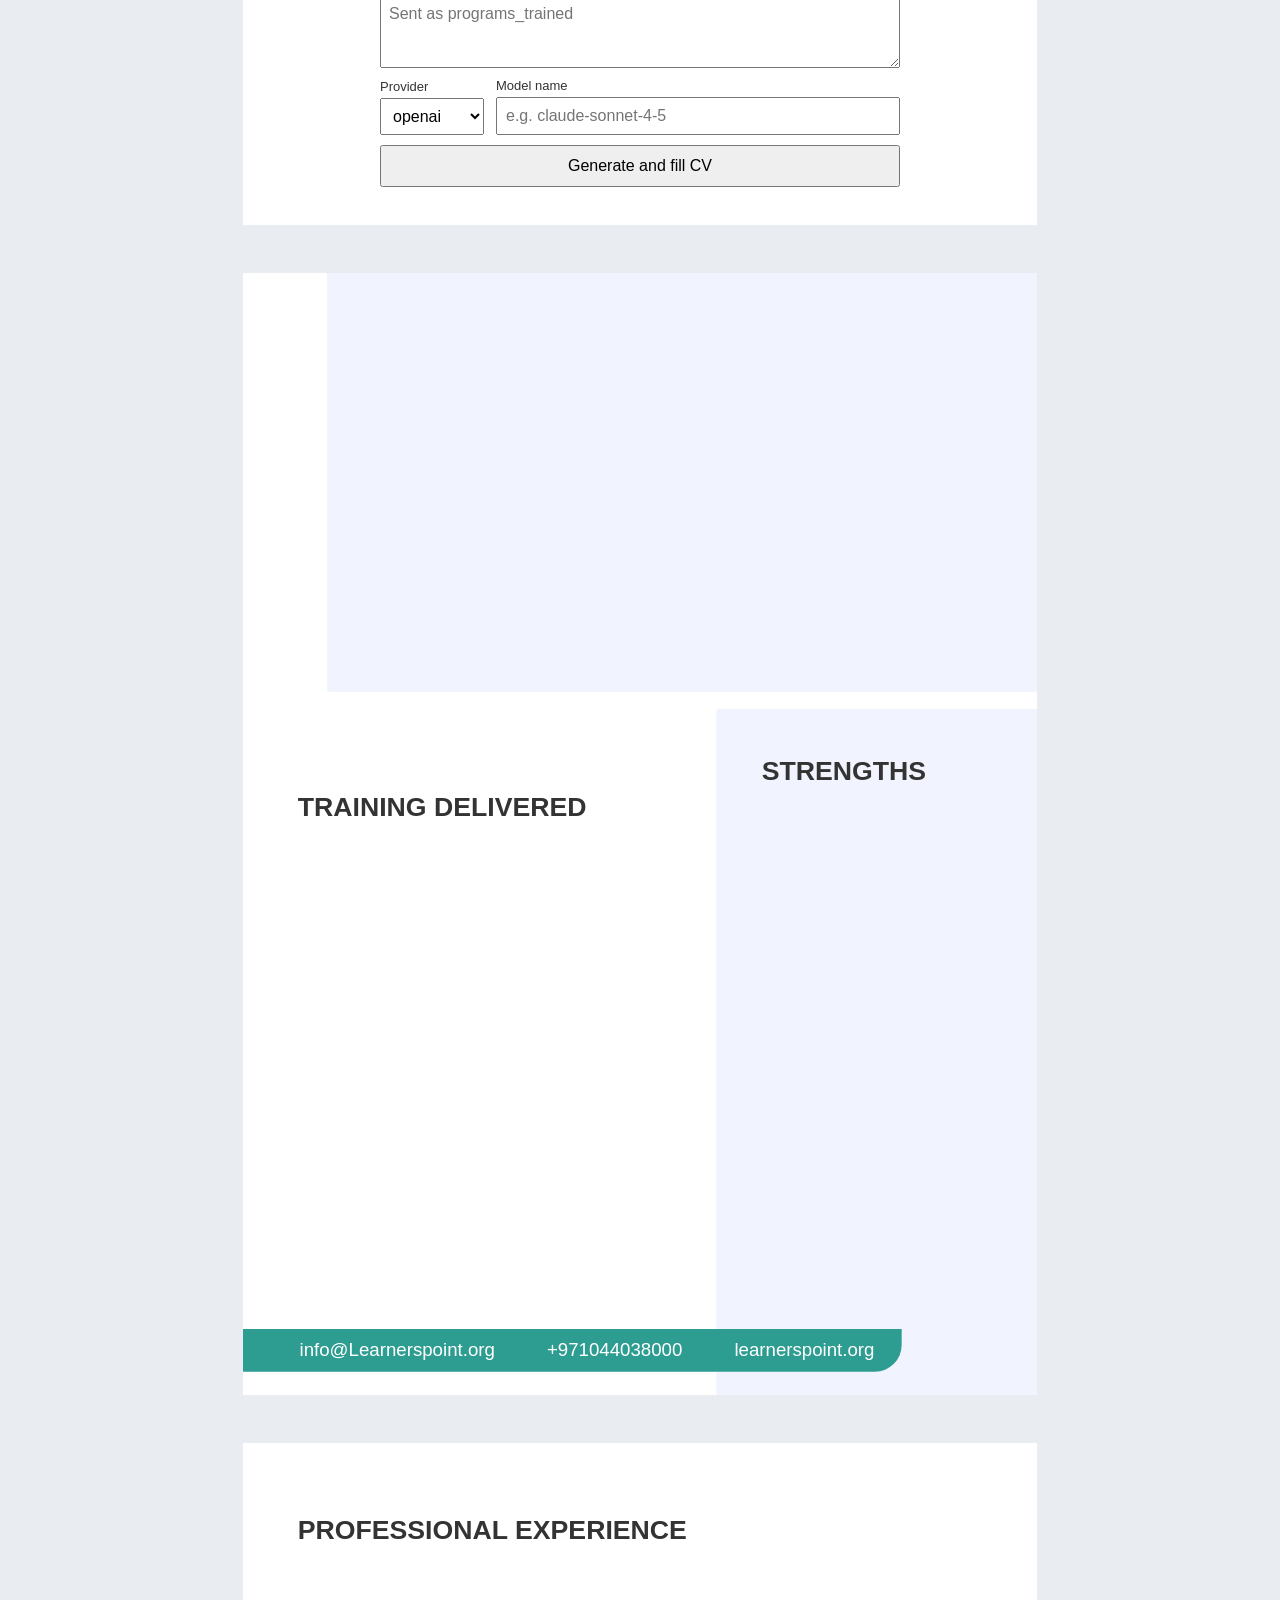
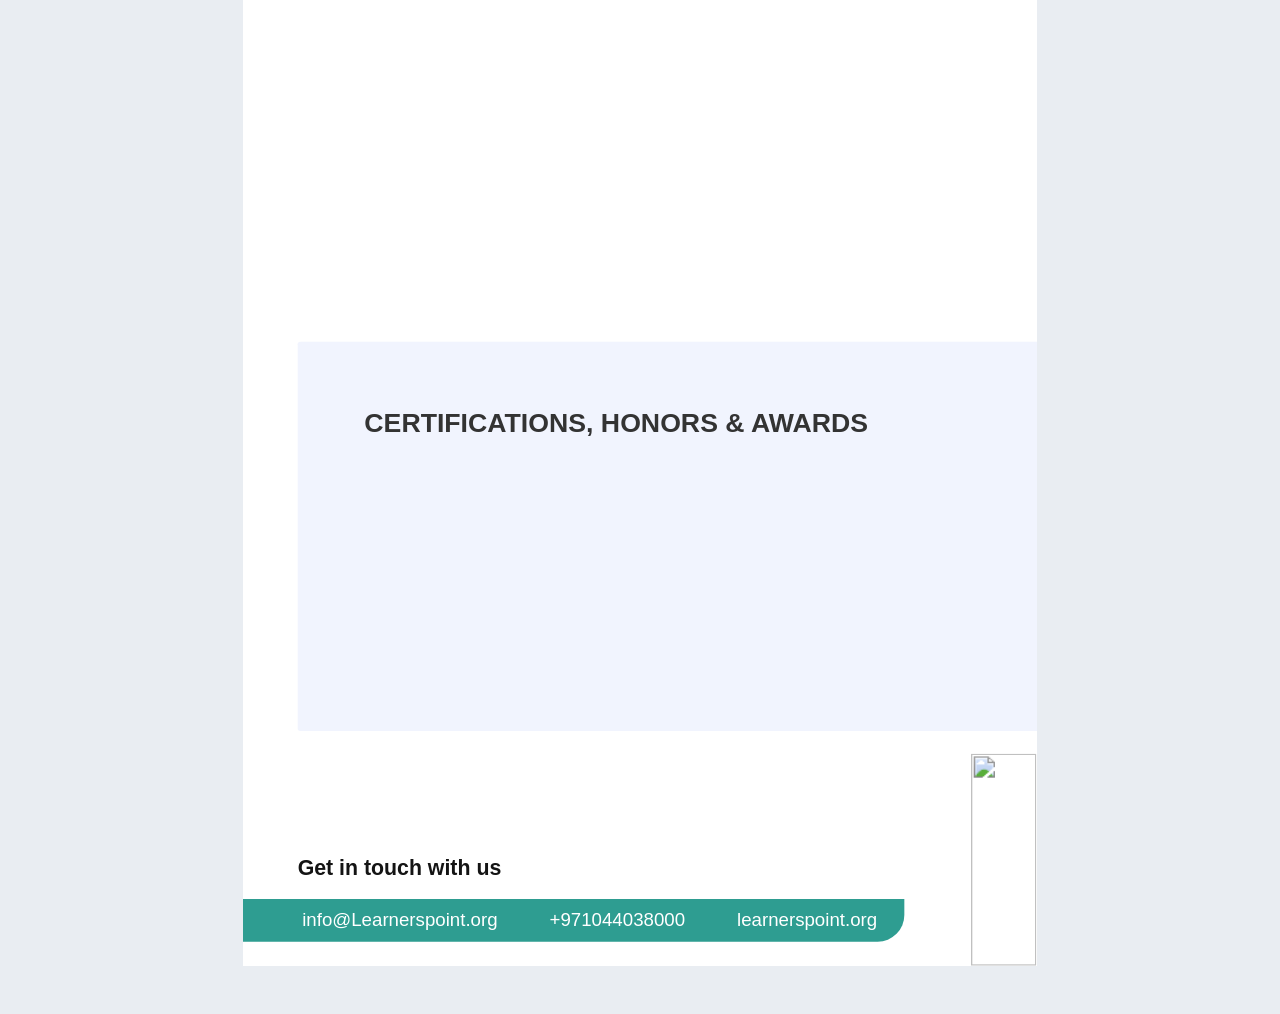
==== commit f5bd7e53: "Add optional programs_trained input for profile generation; Zoho and prompt merge behavior. Co-autho" ====
--- a/index_1.html
+++ b/index_1.html
@@ -201,6 +201,39 @@
     </div>
   </section>
 
+  <section class="page" style="height:auto;min-height:0;padding:20px 24px 28px;">
+    <div style="max-width:520px;margin:0 auto;">
+      <h2 style="font-size:16px;margin:0 0 12px;">AI profile generation</h2>
+      <div style="display:grid;gap:10px;">
+        <label for="api-base-url" style="font-size:13px;">API base URL</label>
+        <input type="text" id="api-base-url" value="http://localhost:8080" style="padding:8px;font:inherit;">
+        <label for="f-zoho-record-id" style="font-size:13px;">Zoho record ID</label>
+        <input type="text" id="f-zoho-record-id" placeholder="e.g. ZOHO-TRN-1087" style="padding:8px;font:inherit;">
+        <label for="f-cv-zoho-id" style="font-size:13px;">Zoho CV file ID (optional if CRM loads CV)</label>
+        <input type="text" id="f-cv-zoho-id" placeholder="Webhook cv field" style="padding:8px;font:inherit;">
+        <label for="f-outline-paths" style="font-size:13px;">Course outline path(s), one per line (optional)</label>
+        <textarea id="f-outline-paths" rows="3" placeholder="Optional" style="padding:8px;font:inherit;"></textarea>
+        <label for="f-programs-trained" style="font-size:13px;">Programs trained, one per line (optional)</label>
+        <textarea id="f-programs-trained" rows="3" placeholder="Sent as programs_trained" style="padding:8px;font:inherit;"></textarea>
+        <div style="display:flex;gap:12px;flex-wrap:wrap;align-items:end;">
+          <div>
+            <label for="f-provider" style="font-size:13px;display:block;margin-bottom:4px;">Provider</label>
+            <select id="f-provider" style="padding:8px;font:inherit;">
+              <option value="openai">openai</option>
+              <option value="anthropic">anthropic</option>
+            </select>
+          </div>
+          <div style="flex:1;min-width:180px;">
+            <label for="f-model-name" style="font-size:13px;display:block;margin-bottom:4px;">Model name</label>
+            <input type="text" id="f-model-name" placeholder="e.g. claude-sonnet-4-5" style="width:100%;padding:8px;font:inherit;box-sizing:border-box;">
+          </div>
+        </div>
+        <button type="button" class="btn-generate-profile" id="btn-generate-profile" style="padding:10px 16px;font:inherit;cursor:pointer;">Generate and fill CV</button>
+        <p class="generation-status" id="generation-status" style="margin:0;font-size:13px;color:#333;"></p>
+      </div>
+    </div>
+  </section>
+
   <!-- ═══════ PAGE 2 ═══════ -->
   <section class="page" id="page2">
     <div class="canvas">
@@ -401,5 +434,6 @@
       });
     })();
   </script>
+  <script src="js/app.js"></script>
 </body>
 </html>
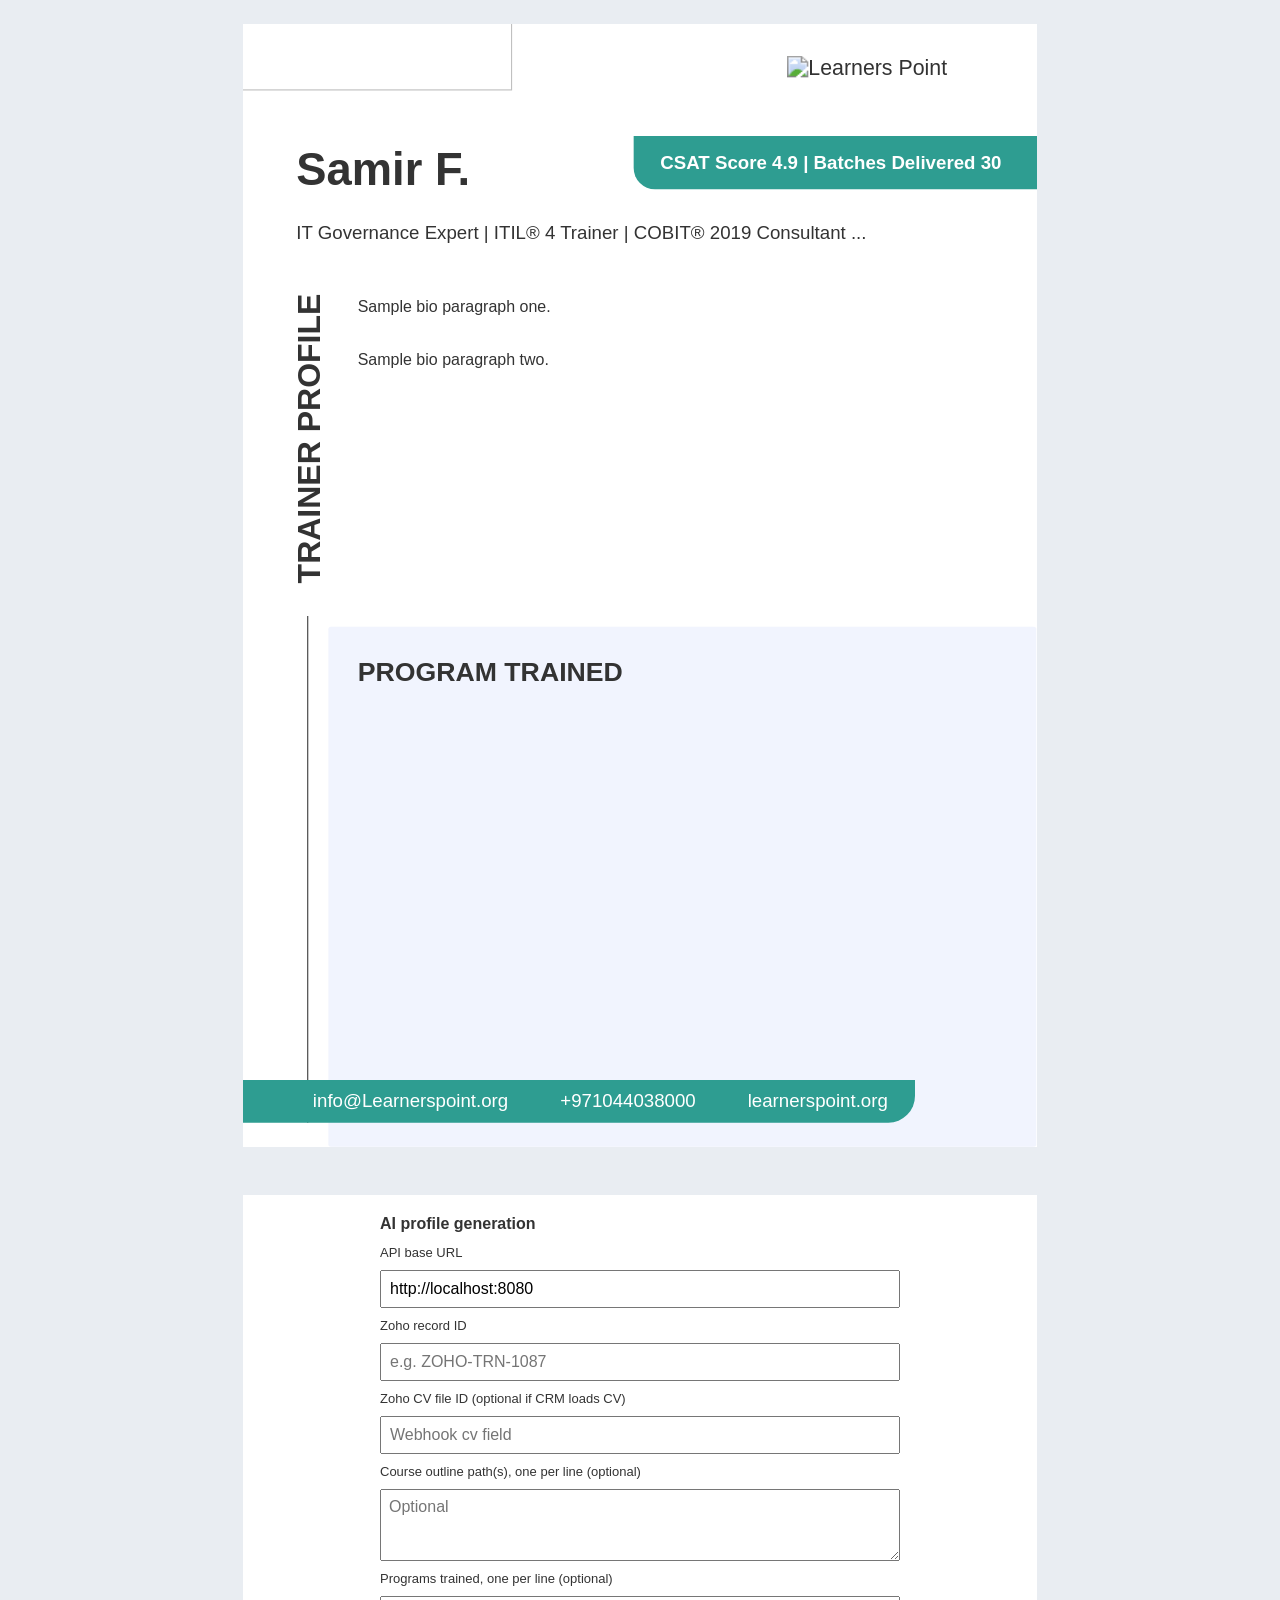
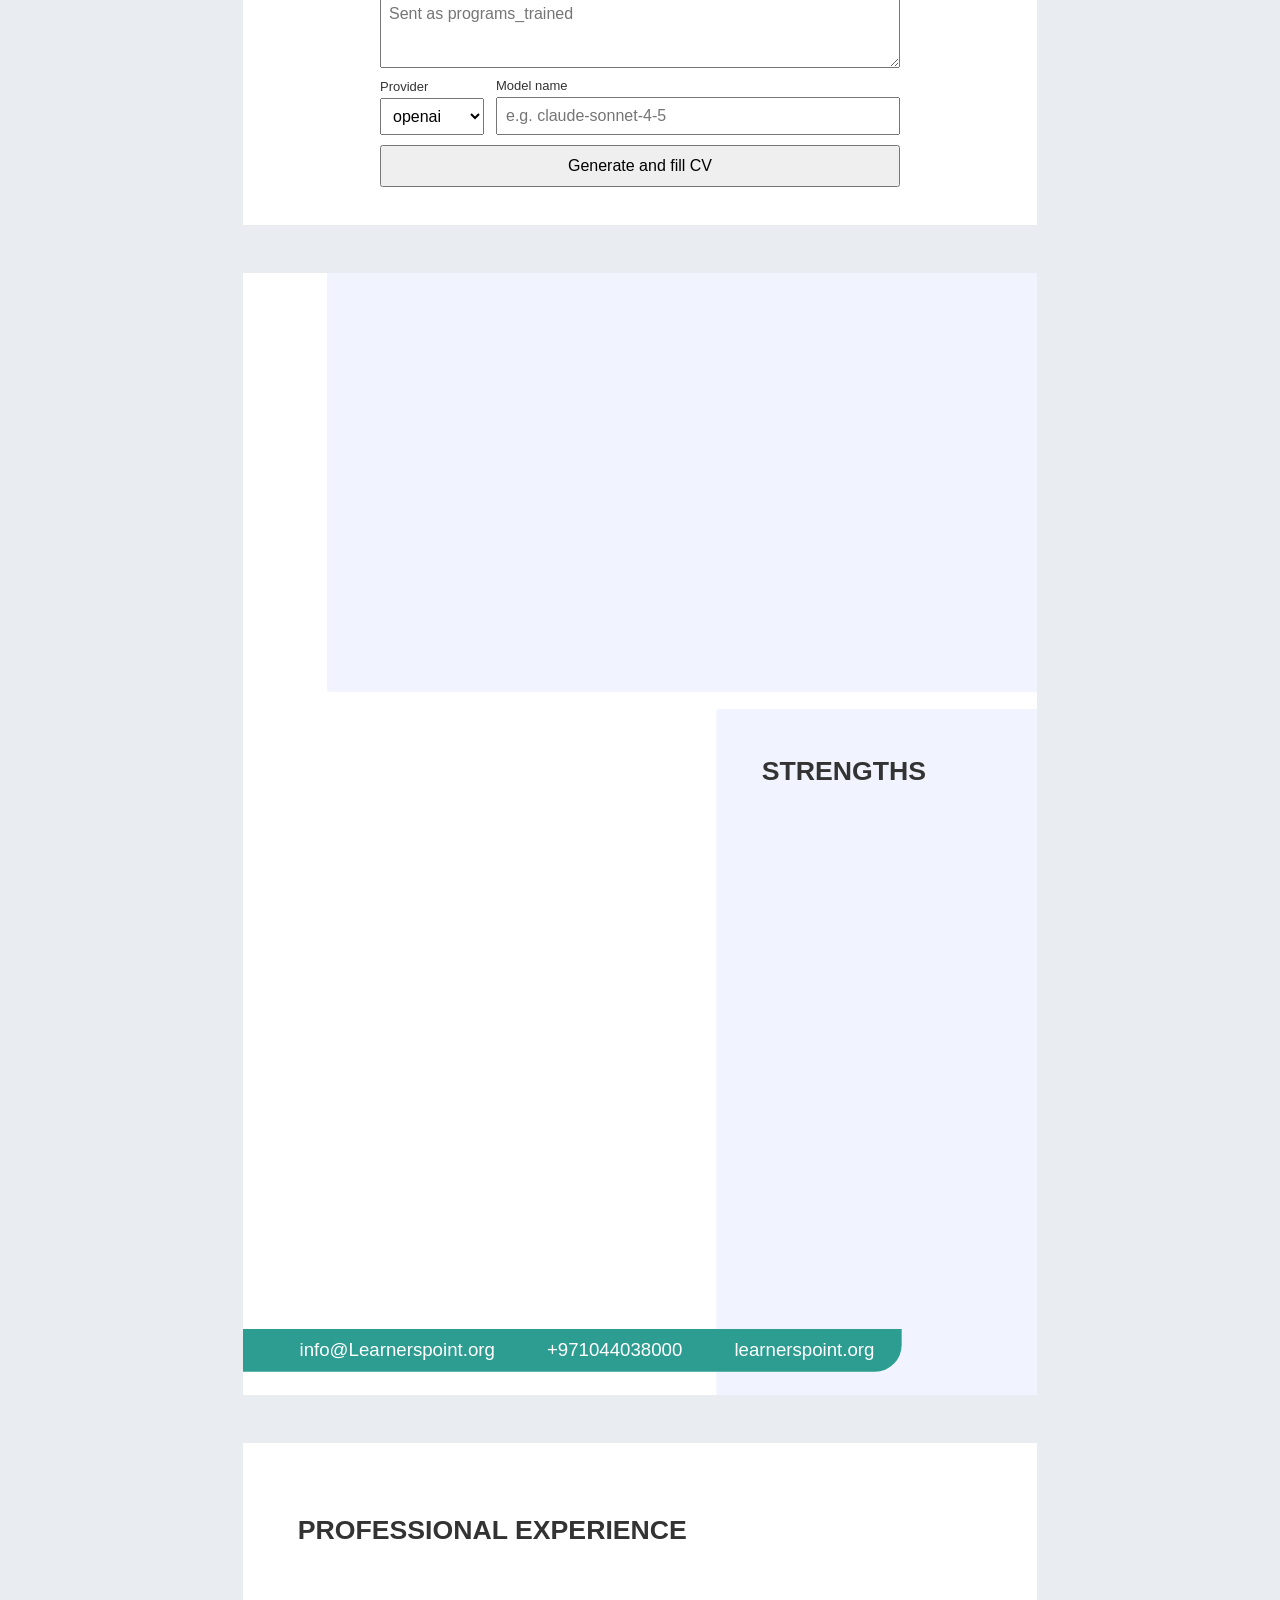
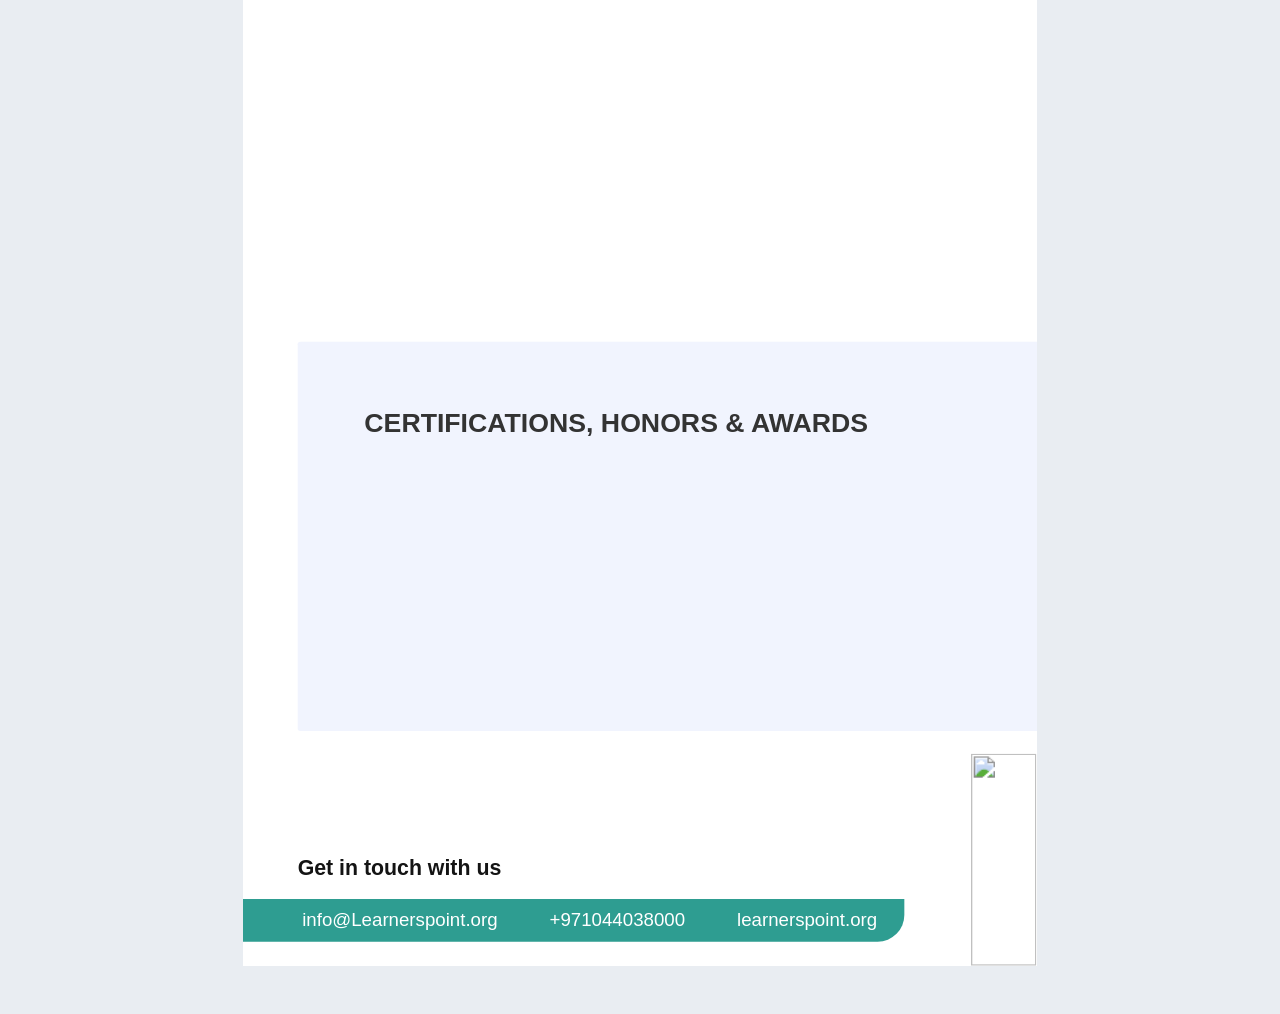
==== commit 84e179ad: "Remove training_delivered, improve tagline/refine prompts, add structured API error logging - Drop t" ====
--- a/index_1.html
+++ b/index_1.html
@@ -248,14 +248,6 @@
 
     <div class="light" style="left:355px;top:327px;width:255px;height:515px;"></div>
 
-    <div id="cv-p2-training-box" style="position:absolute;left:41px;top:384px;width:232px;">
-      <h2 class="title">TRAINING DELIVERED</h2>
-      <ul id="cv-p2-training-ul" class="text12"
-          style="display:grid;gap:4px;margin-top:10px;">
-        <!-- filled dynamically -->
-      </ul>
-    </div>
-
     <div id="cv-p2-strengths-box" style="position:absolute;left:389px;top:357px;width:177px;">
       <h2 class="title">STRENGTHS</h2>
       <ul id="cv-p2-strengths-ul" class="text12"
@@ -363,7 +355,6 @@
       const runOverflowCleaner = () => {
         removeLastUntilFit('cv-p1-programs-ul', 'cv-p1-programs-box');
         removeLastUntilFit('cv-p2-programs-ul', 'cv-p2-programs-box');
-        removeLastUntilFit('cv-p2-training-ul', 'cv-p2-training-box');
         removeLastUntilFit('cv-p2-strengths-ul', 'cv-p2-strengths-box');
         removeLastUntilFit('cv-p3-experience-ul', 'page3');
         removeLastUntilFit('cv-p3-awards-ul', 'page3');
@@ -386,8 +377,6 @@
 
         const programs = topItems(p.programs_trained, 26);
         distributeProgramsAcrossPages(programs);
-
-        setList('cv-p2-training-ul', topItems(p.training_delivered, 16));
 
         const skills = p.key_skills?.length ? p.key_skills : p.core_competencies;
         setList('cv-p2-strengths-ul', topItems(skills, 11));
